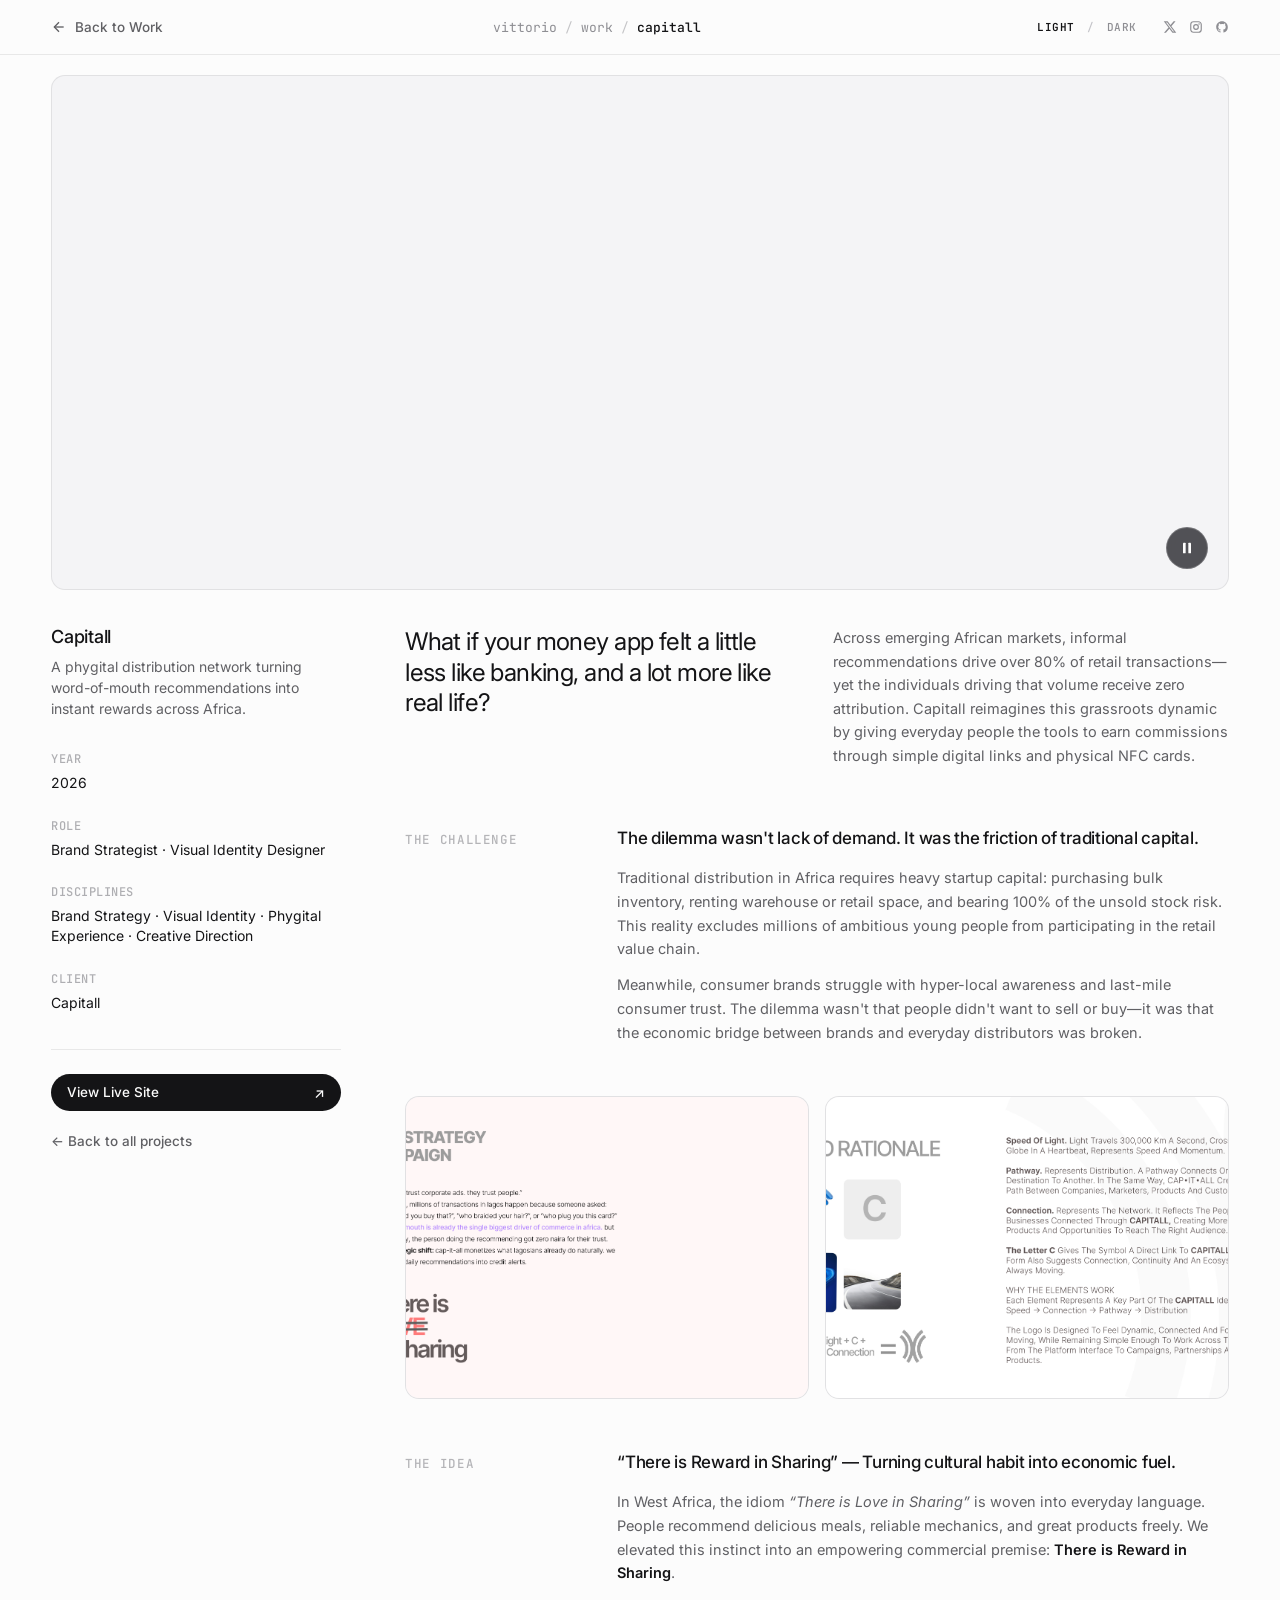
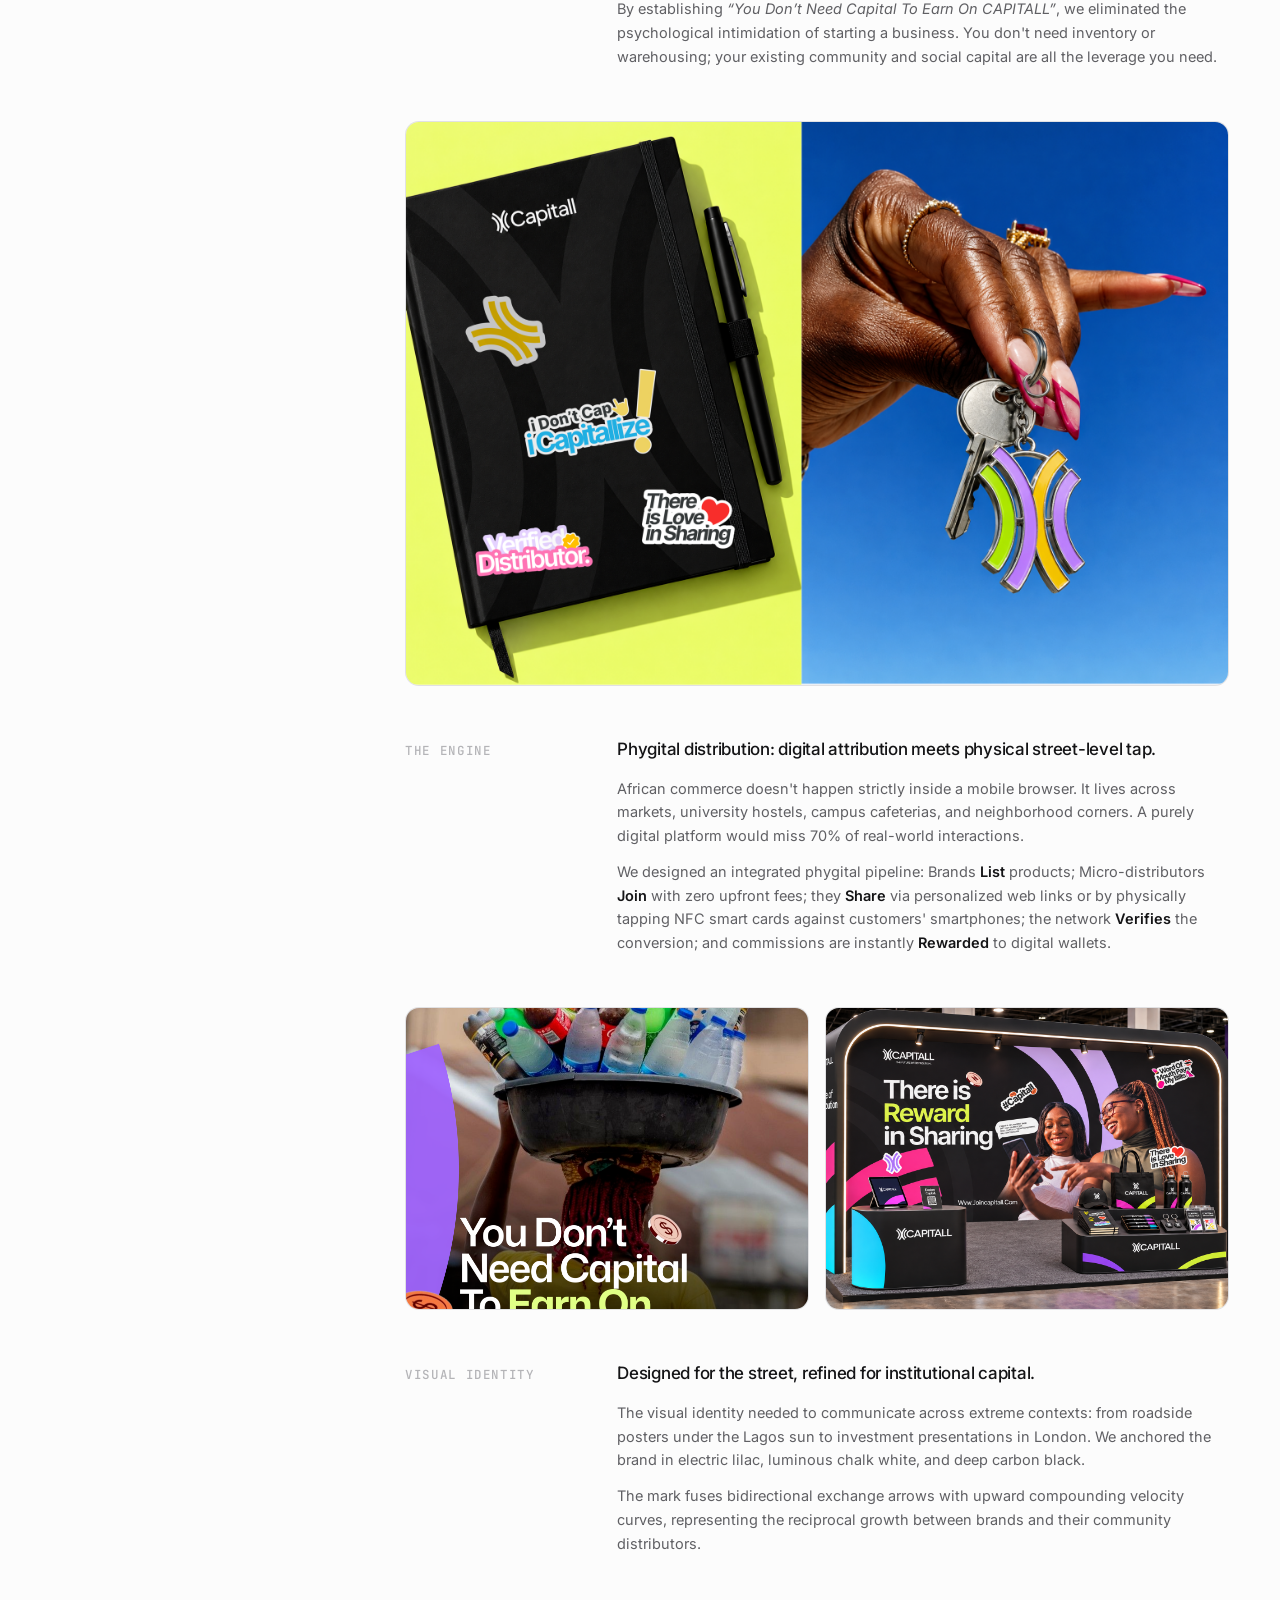
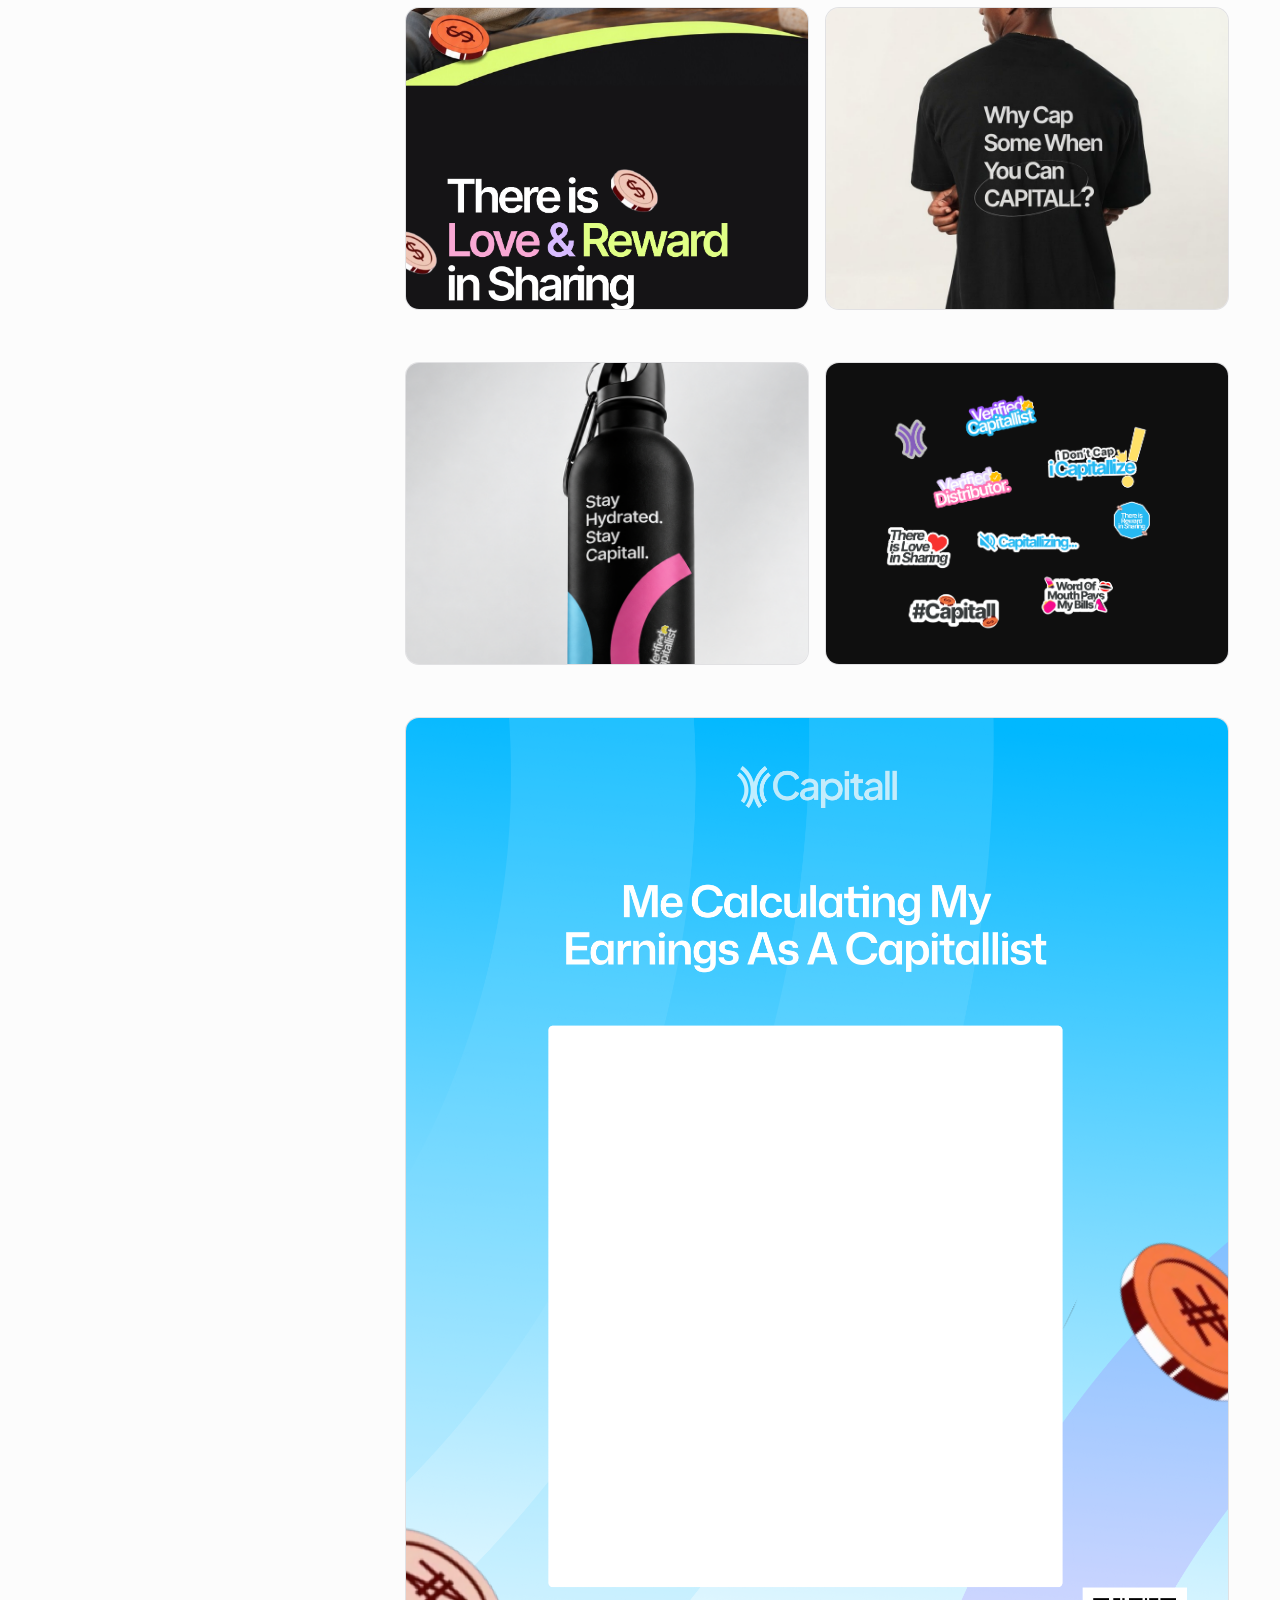
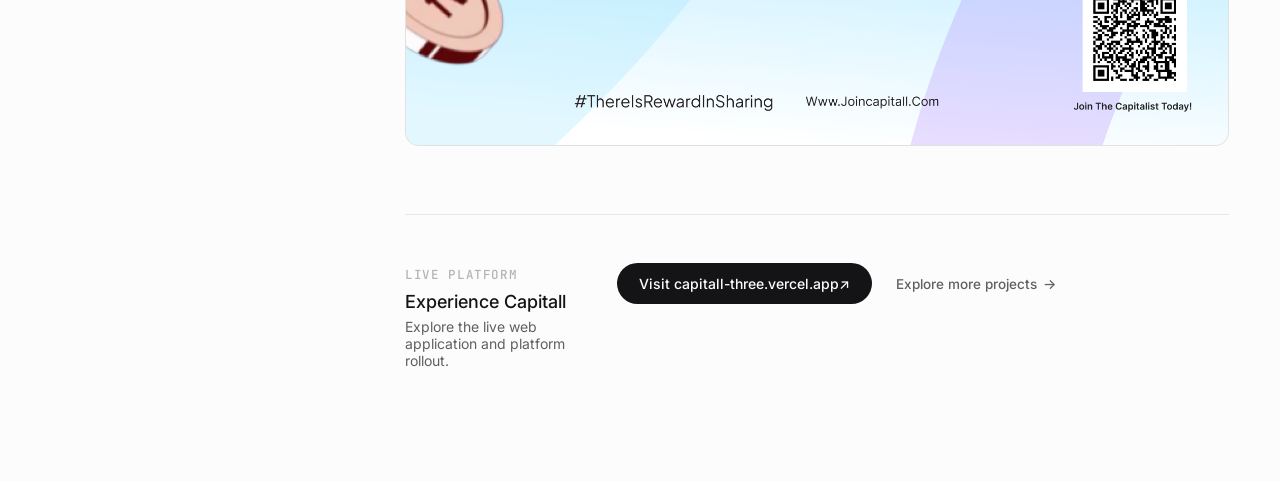
==== capitall.html @ 5db040b2 "feat(casestudy): redesign Capitall case study to neat, simple editorial layout inspired by ajanwachu" ====
<!DOCTYPE html>
<html lang="en">
<head>
  <meta charset="UTF-8">
  <meta name="viewport" content="width=device-width, initial-scale=1.0">
  <title>Capitall — Brand & Phygital Distribution Case Study | Vittorio</title>
  <meta name="description" content="Brand strategy, visual identity, and phygital distribution network turning word-of-mouth recommendations into instant rewards across Africa.">
  <link rel="icon" type="image/png" href="assets/flame.png">
  <link rel="preconnect" href="https://fonts.googleapis.com">
  <link rel="preconnect" href="https://fonts.gstatic.com" crossorigin>
  <link href="https://fonts.googleapis.com/css2?family=Inter:wght@300;400;500;600;700&family=JetBrains+Mono:wght@400;500;600&display=swap" rel="stylesheet">
  <link rel="stylesheet" href="style.css?v=52">
</head>
<body class="case-study-page-body" data-theme="light">

  <script>
    (function() {
      try {
        var saved = localStorage.getItem('vittorio_theme') || 'light';
        document.body.setAttribute('data-theme', saved);
      } catch (e) {}
    })();
  </script>

  <!-- Sticky Minimal Header -->
  <header class="cs-nav-header">
    <div class="cs-nav-container">
      <div class="cs-nav-left">
        <a href="index.html#works" class="cs-nav-back">
          <svg viewBox="0 0 24 24" width="16" height="16" fill="none" stroke="currentColor" stroke-width="2">
            <line x1="19" y1="12" x2="5" y2="12"></line>
            <polyline points="12 19 5 12 12 5"></polyline>
          </svg>
          <span>Back to Work</span>
        </a>
      </div>

      <nav class="cs-nav-center" aria-label="Breadcrumb">
        <a href="index.html#home" class="cs-crumb">vittorio</a>
        <span class="cs-crumb-sep">/</span>
        <a href="index.html#works" class="cs-crumb">work</a>
        <span class="cs-crumb-sep">/</span>
        <span class="cs-crumb current">capitall</span>
      </nav>

      <div class="cs-nav-right">
        <!-- Light / Dark Switch -->
        <div class="cs-theme-switcher" role="group" aria-label="Color theme">
          <button type="button" class="cs-theme-btn" id="cs-theme-light" data-choice="light">LIGHT</button>
          <span class="cs-theme-slash" aria-hidden="true">/</span>
          <button type="button" class="cs-theme-btn" id="cs-theme-dark" data-choice="dark">DARK</button>
        </div>

        <!-- Social Links -->
        <div class="cs-social-row">
          <a href="https://x.com" target="_blank" rel="noopener noreferrer" class="cs-social-icon" aria-label="X (Twitter)">
            <svg viewBox="0 0 24 24" width="14" height="14" fill="currentColor">
              <path d="M18.244 2.25h3.308l-7.227 8.26 8.502 11.24H16.17l-5.214-6.817L4.99 21.75H1.68l7.73-8.835L1.254 2.25H8.08l4.713 6.231zm-1.161 17.52h1.833L7.084 4.126H5.117z"/>
            </svg>
          </a>
          <a href="https://instagram.com" target="_blank" rel="noopener noreferrer" class="cs-social-icon" aria-label="Instagram">
            <svg viewBox="0 0 24 24" width="14" height="14" fill="currentColor">
              <path d="M7.8 2h8.4C19.4 2 22 4.6 22 7.8v8.4a5.8 5.8 0 0 1-5.8 5.8H7.8C4.6 22 2 19.4 2 16.2V7.8A5.8 5.8 0 0 1 7.8 2m-.2 2A3.6 3.6 0 0 0 4 7.6v8.8C4 18.39 5.61 20 7.6 20h8.8a3.6 3.6 0 0 0 3.6-3.6V7.6C20 5.61 18.39 4 16.4 4H7.6m9.65 1.5a1.25 1.25 0 0 1 1.25 1.25A1.25 1.25 0 0 1 17.25 8 1.25 1.25 0 0 1 16 6.75a1.25 1.25 0 0 1 1.25-1.25M12 7a5 5 0 0 1 5 5 5 5 0 0 1-5 5 5 5 0 0 1-5-5 5 5 0 0 1 5-5m0 2a3 3 0 0 0-3 3 3 3 0 0 0 3 3 3 3 0 0 0 3-3 3 3 0 0 0-3-3z"/>
            </svg>
          </a>
          <a href="https://github.com/affolabi/Workwithvittorio" target="_blank" rel="noopener noreferrer" class="cs-social-icon" aria-label="GitHub">
            <svg viewBox="0 0 24 24" width="14" height="14" fill="currentColor">
              <path d="M12 2C6.477 2 2 6.484 2 12.017c0 4.425 2.865 8.18 6.839 9.504.5.092.682-.217.682-.483 0-.237-.008-.868-.013-1.703-2.782.605-3.369-1.343-3.369-1.343-.454-1.158-1.11-1.466-1.11-1.466-.908-.62.069-.608.069-.608 1.003.07 1.53 1.032 1.53 1.032.892 1.53 2.341 1.088 2.91.832.092-.647.35-1.088.636-1.338-2.22-.253-4.555-1.113-4.555-4.951 0-1.093.39-1.988 1.029-2.688-.103-.253-.446-1.272.098-2.65 0 0 .84-.27 2.75 1.026A9.564 9.564 0 0 1 12 6.844c.85.004 1.705.115 2.504.337 1.909-1.296 2.747-1.027 2.747-1.027.546 1.379.202 2.398.1 2.651.64.7 1.028 1.595 1.028 2.688 0 3.848-2.339 4.695-4.566 4.943.359.309.678.92.678 1.855 0 1.338-.012 2.419-.012 2.747 0 .268.18.58.688.482A10.019 10.019 0 0 0 22 12.017C22 6.484 17.522 2 12 2z"/>
            </svg>
          </a>
        </div>
      </div>
    </div>
  </header>

  <!-- Hero Media: Full Width Wide Banner -->
  <section class="cs-hero" aria-label="Project Hero Media">
    <div class="cs-media cs-media--hero">
      <video id="cs-hero-video" autoplay muted loop playsinline preload="auto">
        <source src="assets/projects/capitall/thumbnail.mp4" type="video/mp4">
      </video>
      <button type="button" class="cs-video-toggle" id="cs-video-toggle-btn" aria-label="Pause Video" title="Play / Pause">
        <svg class="cs-icon-pause" viewBox="0 0 24 24" width="16" height="16" fill="currentColor">
          <rect x="6" y="4" width="4" height="16" rx="1"></rect>
          <rect x="14" y="4" width="4" height="16" rx="1"></rect>
        </svg>
        <svg class="cs-icon-play" viewBox="0 0 24 24" width="16" height="16" fill="currentColor" style="display:none;">
          <polygon points="6 4 20 12 6 20 6 4"></polygon>
        </svg>
      </button>
    </div>
  </section>

  <!-- 2-Column Main Case Study Layout -->
  <main class="cs-layout">

    <!-- Sticky Left Summary Column -->
    <aside class="cs-summary" aria-label="Project Summary">
      <div class="cs-summary-header">
        <h1 class="cs-summary-title">Capitall</h1>
        <p class="cs-summary-tagline">A phygital distribution network turning word-of-mouth recommendations into instant rewards across Africa.</p>
      </div>

      <dl class="cs-meta-dl">
        <div class="cs-meta-item">
          <dt>Year</dt>
          <dd>2026</dd>
        </div>
        <div class="cs-meta-item">
          <dt>Role</dt>
          <dd>Brand Strategist · Visual Identity Designer</dd>
        </div>
        <div class="cs-meta-item">
          <dt>Disciplines</dt>
          <dd>Brand Strategy · Visual Identity · Phygital Experience · Creative Direction</dd>
        </div>
        <div class="cs-meta-item">
          <dt>Client</dt>
          <dd>Capitall</dd>
        </div>
      </dl>

      <div class="cs-summary-actions">
        <a href="https://capitall-three.vercel.app" target="_blank" rel="noopener noreferrer" class="cs-action-btn primary">
          <span>View Live Site</span>
          <span class="cs-arrow">↗</span>
        </a>
        <a href="index.html#works" class="cs-action-btn secondary">
          <span>← Back to all projects</span>
        </a>
      </div>
    </aside>

    <!-- Right Flowing Editorial Story Column -->
    <article class="cs-content">

      <!-- Case Intro Hook -->
      <header class="cs-intro">
        <h2 class="cs-intro-heading">What if your money app felt a little less like banking, and a lot more like real life?</h2>
        <div class="cs-intro-text">
          <p>Across emerging African markets, informal recommendations drive over 80% of retail transactions—yet the individuals driving that volume receive zero attribution. Capitall reimagines this grassroots dynamic by giving everyday people the tools to earn commissions through simple digital links and physical NFC cards.</p>
        </div>
      </header>

      <!-- Section: The Challenge -->
      <section class="cs-section" id="challenge">
        <p class="cs-section-label">The Challenge</p>
        <div class="cs-section-copy">
          <h2 class="cs-section-heading">The dilemma wasn't lack of demand. It was the friction of traditional capital.</h2>
          <p>Traditional distribution in Africa requires heavy startup capital: purchasing bulk inventory, renting warehouse or retail space, and bearing 100% of the unsold stock risk. This reality excludes millions of ambitious young people from participating in the retail value chain.</p>
          <p>Meanwhile, consumer brands struggle with hyper-local awareness and last-mile consumer trust. The dilemma wasn't that people didn't want to sell or buy—it was that the economic bridge between brands and everyday distributors was broken.</p>
        </div>
      </section>

      <!-- Media Pair 1: Strategy + Logo Rationale -->
      <div class="cs-media-pair">
        <div class="cs-media cs-media--half">
          <img src="assets/projects/capitall/strategy.png" alt="Capitall Strategy Framework" loading="lazy">
        </div>
        <div class="cs-media cs-media--half">
          <img src="assets/projects/capitall/rationale.png" alt="Capitall Logo Geometry Rationale" loading="lazy">
        </div>
      </div>

      <!-- Section: The Idea -->
      <section class="cs-section" id="idea">
        <p class="cs-section-label">The Idea</p>
        <div class="cs-section-copy">
          <h2 class="cs-section-heading">“There is Reward in Sharing” — Turning cultural habit into economic fuel.</h2>
          <p>In West Africa, the idiom <em>“There is Love in Sharing”</em> is woven into everyday language. People recommend delicious meals, reliable mechanics, and great products freely. We elevated this instinct into an empowering commercial premise: <strong>There is Reward in Sharing</strong>.</p>
          <p>By establishing <em>“You Don’t Need Capital To Earn On CAPITALL”</em>, we eliminated the psychological intimidation of starting a business. You don't need inventory or warehousing; your existing community and social capital are all the leverage you need.</p>
        </div>
      </section>

      <!-- Full-Width Media: Mobile App Mockup -->
      <div class="cs-media cs-media--full">
        <img src="assets/projects/capitall/mockup.png" alt="Capitall Mobile Platform Experience" loading="lazy">
      </div>

      <!-- Section: The Mechanism -->
      <section class="cs-section" id="mechanism">
        <p class="cs-section-label">The Engine</p>
        <div class="cs-section-copy">
          <h2 class="cs-section-heading">Phygital distribution: digital attribution meets physical street-level tap.</h2>
          <p>African commerce doesn't happen strictly inside a mobile browser. It lives across markets, university hostels, campus cafeterias, and neighborhood corners. A purely digital platform would miss 70% of real-world interactions.</p>
          <p>We designed an integrated phygital pipeline: Brands <strong>List</strong> products; Micro-distributors <strong>Join</strong> with zero upfront fees; they <strong>Share</strong> via personalized web links or by physically tapping NFC smart cards against customers' smartphones; the network <strong>Verifies</strong> the conversion; and commissions are instantly <strong>Rewarded</strong> to digital wallets.</p>
        </div>
      </section>

      <!-- Media Pair 2: Hawker Poster + Pop-Up Booth -->
      <div class="cs-media-pair">
        <div class="cs-media cs-media--half">
          <img src="assets/projects/capitall/poster-hawker.png" alt="I Hawked So You Can Tap Poster" loading="lazy">
        </div>
        <div class="cs-media cs-media--half">
          <img src="assets/projects/capitall/booth.png" alt="Capitall Experiential Pop-up Booth" loading="lazy">
        </div>
      </div>

      <!-- Section: Visual Identity -->
      <section class="cs-section" id="identity">
        <p class="cs-section-label">Visual Identity</p>
        <div class="cs-section-copy">
          <h2 class="cs-section-heading">Designed for the street, refined for institutional capital.</h2>
          <p>The visual identity needed to communicate across extreme contexts: from roadside posters under the Lagos sun to investment presentations in London. We anchored the brand in electric lilac, luminous chalk white, and deep carbon black.</p>
          <p>The mark fuses bidirectional exchange arrows with upward compounding velocity curves, representing the reciprocal growth between brands and their community distributors.</p>
        </div>
      </section>

      <!-- Media Pair 3: Rollup Banner + Staff Merch -->
      <div class="cs-media-pair">
        <div class="cs-media cs-media--half">
          <img src="assets/projects/capitall/rollup.png" alt="Distributor 85x200cm Rollup Banner" loading="lazy">
        </div>
        <div class="cs-media cs-media--half">
          <img src="assets/projects/capitall/shirt.png" alt="Capitall Streetwear Staff Tees" loading="lazy">
        </div>
      </div>

      <!-- Media Pair 4: Water Bottle + Stickers -->
      <div class="cs-media-pair">
        <div class="cs-media cs-media--half">
          <img src="assets/projects/capitall/bottle.png" alt="Capitall Branded Water Bottle" loading="lazy">
        </div>
        <div class="cs-media cs-media--half">
          <img src="assets/projects/capitall/stickers.png" alt="Capitall Die-Cut Sticker Pack" loading="lazy">
        </div>
      </div>

      <!-- Full-Width Media: Viral Meme Campaign -->
      <div class="cs-media cs-media--full">
        <img src="assets/projects/capitall/meme.png" alt="Capitall Cultural Meme Engine" loading="lazy">
      </div>

      <!-- Case End / Live CTA -->
      <footer class="cs-end">
        <div class="cs-end-content">
          <div class="cs-end-left">
            <span class="cs-section-label">Live Platform</span>
            <h2 class="cs-end-heading">Experience Capitall</h2>
            <p class="cs-end-desc">Explore the live web application and platform rollout.</p>
          </div>
          <div class="cs-end-right">
            <a href="https://capitall-three.vercel.app" target="_blank" rel="noopener noreferrer" class="cs-action-btn primary large">
              <span>Visit capitall-three.vercel.app</span>
              <span class="cs-arrow">↗</span>
            </a>
            <a href="index.html#works" class="cs-action-btn secondary">
              <span>Explore more projects</span>
              <span class="cs-arrow">→</span>
            </a>
          </div>
        </div>
      </footer>

    </article>
  </main>

  <script>
    // Theme Switcher Sync with Vittorio's Portfolio
    const lightBtn = document.getElementById('cs-theme-light');
    const darkBtn = document.getElementById('cs-theme-dark');

    function updateThemeButtons(theme) {
      if (theme === 'dark') {
        darkBtn.classList.add('active');
        lightBtn.classList.remove('active');
      } else {
        lightBtn.classList.add('active');
        darkBtn.classList.remove('active');
      }
    }

    function setTheme(theme) {
      document.body.setAttribute('data-theme', theme);
      try {
        localStorage.setItem('vittorio_theme', theme);
      } catch(e) {}
      updateThemeButtons(theme);
    }

    const currentTheme = document.body.getAttribute('data-theme') || 'light';
    updateThemeButtons(currentTheme);

    if (lightBtn) lightBtn.addEventListener('click', () => setTheme('light'));
    if (darkBtn) darkBtn.addEventListener('click', () => setTheme('dark'));

    // Video Play / Pause Toggle
    const heroVideo = document.getElementById('cs-hero-video');
    const videoToggleBtn = document.getElementById('cs-video-toggle-btn');
    const playIcon = videoToggleBtn ? videoToggleBtn.querySelector('.cs-icon-play') : null;
    const pauseIcon = videoToggleBtn ? videoToggleBtn.querySelector('.cs-icon-pause') : null;

    if (videoToggleBtn && heroVideo) {
      videoToggleBtn.addEventListener('click', () => {
        if (heroVideo.paused) {
          heroVideo.play();
          if (playIcon) playIcon.style.display = 'none';
          if (pauseIcon) pauseIcon.style.display = 'block';
          videoToggleBtn.setAttribute('aria-label', 'Pause Video');
        } else {
          heroVideo.pause();
          if (playIcon) playIcon.style.display = 'block';
          if (pauseIcon) pauseIcon.style.display = 'none';
          videoToggleBtn.setAttribute('aria-label', 'Play Video');
        }
      });
    }
  </script>
</body>
</html>
---- style.css ----
/* ==========================================================================
   Vittorio's Portfolio — Exact 1:1 Implementation of Hero Sectio.png
   ========================================================================== */

:root {
  --bg-canvas: #FCFCFC;
  --bg-dock: #F1F1F1;

  --text-primary: #141416;
  --text-body: #606064;
  --text-highlight: #1D1D1F;
  --text-code: #444446;
  --text-muted: #8E8E93;
  --text-dimmed: #C4C4C9;

  --accent-orange: #FF5520;
  --border-light: rgba(0, 0, 0, 0.08);

  --font-sans: 'Inter', -apple-system, BlinkMacSystemFont, "SF Pro Display", "SF Pro Text", system-ui, sans-serif;
  --font-mono: 'JetBrains Mono', ui-monospace, SFMono-Regular, "SF Mono", Menlo, Consolas, monospace;

  --transition-bounce: 0.4s cubic-bezier(0.34, 1.56, 0.64, 1);
}

/* Dark Mode Theme */
[data-theme="dark"] {
  --bg-canvas: #0B0C0E;
  --bg-dock: #17181E;

  --text-primary: #F7F7FA;
  --text-body: #A6A7B4;
  --text-highlight: #FFFFFF;
  --text-code: #8E8F9C;
  --text-muted: #848593;
  --text-dimmed: #4E4F5A;

  --border-light: rgba(255, 255, 255, 0.1);
}

/* Base Reset */
*, *::before, *::after {
  box-sizing: border-box;
  margin: 0;
  padding: 0;
}

html, body {
  min-height: 100%;
}

body {
  font-family: var(--font-sans);
  background-color: var(--bg-canvas);
  color: var(--text-primary);
  overflow-x: hidden;
  display: flex;
  flex-direction: column;
  transition: background-color 0.35s ease, color 0.35s ease;
  -webkit-font-smoothing: antialiased;
  -moz-osx-font-smoothing: grayscale;
}

/* ==========================================================================
   Site Header & Fixed Monospace Navigation
   ========================================================================== */
.site-header {
  position: fixed;
  top: 0;
  left: 0;
  right: 0;
  width: 100%;
  padding: 28px 90px 18px;
  z-index: 1000;
  background-color: rgba(252, 252, 252, 0.82);
  backdrop-filter: blur(14px);
  -webkit-backdrop-filter: blur(14px);
  transition: background-color 0.35s ease, box-shadow 0.35s ease;
  animation: navHeaderReveal 0.68s cubic-bezier(0.22, 1, 0.36, 1) 0.72s backwards;
}

[data-theme="dark"] .site-header {
  background-color: rgba(11, 12, 14, 0.82);
}

.header-container {
  max-width: 1740px;
  margin: 0 auto;
  display: grid;
  grid-template-columns: 1fr auto 1fr;
  align-items: center;
}

.nav-links {
  display: flex;
  align-items: center;
  justify-content: center;
  gap: 30px;
}

.nav-item {
  font-family: var(--font-mono);
  text-decoration: none;
  font-size: 13px;
  font-weight: 400;
  color: var(--text-muted);
  letter-spacing: -0.02em;
  transition: color 0.2s ease;
  display: inline-flex;
  align-items: center;
  gap: 4px;
}

.nav-item:hover {
  color: var(--text-primary);
}

.nav-item.active {
  color: var(--text-primary);
  font-weight: 700;
}

.nav-locked .lock-icon {
  display: inline-flex;
  align-items: center;
  opacity: 0.75;
}

.nav-divider {
  color: var(--text-dimmed);
  user-select: none;
  font-size: 13px;
  margin: 0 -6px;
}

/* Header Controls */
.icon-btn {
  background: none;
  border: none;
  cursor: pointer;
  color: var(--text-body);
  padding: 4px;
  border-radius: 6px;
  display: inline-flex;
  align-items: center;
  justify-content: center;
  transition: color 0.2s, transform 0.2s;
}

.icon-btn:hover {
  color: var(--text-primary);
  transform: scale(1.08);
}

.theme-toggle .moon-icon {
  display: none;
}

[data-theme="dark"] .theme-toggle .sun-icon {
  display: none;
}

[data-theme="dark"] .theme-toggle .moon-icon {
  display: block;
}

/* Ambient Audio Button */
.audio-toggle {
  position: relative;
  gap: 4px;
}

.audio-soundwave {
  display: none;
  align-items: flex-end;
  gap: 2px;
  height: 10px;
  margin-left: 2px;
}

.audio-toggle.playing .audio-soundwave {
  display: inline-flex;
}

.audio-soundwave span {
  width: 2px;
  height: 3px;
  background-color: var(--accent-orange);
  border-radius: 1px;
}

.audio-toggle.playing .audio-soundwave span:nth-child(1) {
  animation: wave 0.7s infinite ease-in-out alternate;
}
.audio-toggle.playing .audio-soundwave span:nth-child(2) {
  animation: wave 0.7s 0.2s infinite ease-in-out alternate;
}
.audio-toggle.playing .audio-soundwave span:nth-child(3) {
  animation: wave 0.7s 0.4s infinite ease-in-out alternate;
}

@keyframes wave {
  0% { height: 3px; }
  100% { height: 10px; }
}

/* Social Links */
.social-links {
  display: flex;
  align-items: center;
  justify-content: flex-end;
  gap: 16px;
}

.social-icon {
  color: var(--text-primary);
  display: flex;
  align-items: center;
  justify-content: center;
  transition: transform 0.2s ease, opacity 0.2s ease;
}

.social-icon:hover {
  transform: translateY(-2px);
  opacity: 0.7;
}

/* ==========================================================================
   Hero Section Layout
   ========================================================================== */
.hero-only-wrapper {
  flex: 1;
  display: flex;
  flex-direction: column;
  align-items: center;
  width: 100%;
  padding: 132px 24px 36px;
}

.hero-section {
  width: 100%;
  max-width: 1200px;
  margin: 0 auto;
}

.hero-stage {
  display: flex;
  flex-direction: column;
  align-items: center;
}

/* ==========================================================================
   Hero Intro Choreographed Landing & Reveal Keyframes
   ========================================================================== */
@keyframes heroCardLand {
  0% {
    opacity: 0;
    transform: translateY(-76px) scale(1.42) rotate(-7deg);
    box-shadow: 0 54px 90px rgba(0, 0, 0, 0.28);
  }
  62% {
    opacity: 1;
    transform: translateY(5px) scale(0.95) rotate(1.2deg);
    box-shadow: 0 6px 16px rgba(0, 0, 0, 0.08);
  }
  82% {
    opacity: 1;
    transform: translateY(-2px) scale(1.02) rotate(-0.4deg);
  }
  100% {
    opacity: 1;
    transform: translateY(0) scale(1) rotate(0deg);
  }
}

@keyframes stickerSlapRight {
  0% {
    opacity: 0;
    transform: translate(18px, -22px) scale(0.2) rotate(32deg);
  }
  70% {
    opacity: 1;
    transform: translate(-2px, 2px) scale(1.12) rotate(-6deg);
  }
  100% {
    opacity: 1;
    transform: translate(0, 0) scale(1) rotate(0deg);
  }
}

@keyframes stickerSlapLeft {
  0% {
    opacity: 0;
    transform: translate(-18px, 20px) scale(0.2) rotate(-32deg);
  }
  70% {
    opacity: 1;
    transform: translate(2px, -2px) scale(1.12) rotate(6deg);
  }
  100% {
    opacity: 1;
    transform: translate(0, 0) scale(1) rotate(0deg);
  }
}

@keyframes speechPillPop {
  0% {
    opacity: 0;
    transform: translateY(16px) scale(0.45) rotate(14deg);
  }
  72% {
    opacity: 1;
    transform: translateY(-2px) scale(1.06) rotate(2deg);
  }
  100% {
    opacity: 1;
    transform: translateY(0) scale(1) rotate(4deg);
  }
}

@keyframes heroRevealUp {
  0% {
    opacity: 0;
    transform: translateY(18px);
    filter: blur(6px);
  }
  100% {
    opacity: 1;
    transform: translateY(0);
    filter: blur(0);
  }
}

@keyframes dockBarRise {
  0% {
    opacity: 0;
    transform: translateY(28px) scale(0.95);
    filter: blur(4px);
  }
  100% {
    opacity: 1;
    transform: translateY(0) scale(1);
    filter: blur(0);
  }
}

@keyframes navHeaderReveal {
  0% {
    opacity: 0;
    transform: translateY(-18px);
  }
  100% {
    opacity: 1;
    transform: translateY(0);
  }
}

/* ==========================================================================
   Avatar Squircle, Speech Pill & Pinned Stickers
   ========================================================================== */
.avatar-centerpiece {
  display: flex;
  flex-direction: column;
  align-items: center;
}

.speech-pill {
  position: relative;
  background: #FFFFFF;
  padding: 6px 18px;
  border-radius: 999px;
  font-size: 11px;
  font-weight: 400;
  color: var(--text-muted);
  box-shadow: 0 6px 20px rgba(0, 0, 0, 0.04);
  margin-bottom: 14px;
  transform: rotate(4deg);
  transition: transform 0.3s var(--transition-bounce), box-shadow 0.25s ease, background-color 0.25s ease;
  cursor: pointer;
  user-select: none;
  white-space: nowrap;
  animation: speechPillPop 0.58s cubic-bezier(0.34, 1.56, 0.64, 1) 0.58s backwards;
}

.speech-pill:hover {
  transform: rotate(2deg) scale(1.06);
  box-shadow: 0 8px 24px rgba(0, 0, 0, 0.07);
}

.speech-pill:active {
  transform: rotate(4deg) scale(0.96);
}

.speech-pill span {
  display: inline-block;
  transition: opacity 0.22s ease, transform 0.22s cubic-bezier(0.34, 1.56, 0.64, 1);
}

.speech-pill.switching span {
  opacity: 0;
  transform: translateY(4px) scale(0.95);
}

[data-theme="dark"] .speech-pill {
  background: #1E2028;
  color: #ECEDF2;
  box-shadow: 0 8px 24px rgba(0, 0, 0, 0.5), 0 0 0 1px rgba(255, 255, 255, 0.09);
}

.speech-pill::after {
  content: "";
  position: absolute;
  bottom: -4px;
  right: 18px;
  width: 8px;
  height: 8px;
  background: inherit;
  transform: rotate(45deg);
}

.avatar-card-wrapper {
  position: relative;
  width: 132px;
  height: 132px;
}

.avatar-squircle {
  width: 100%;
  height: 100%;
  border-radius: 30px;
  overflow: hidden;
  cursor: pointer;
  transition: transform 0.3s var(--transition-bounce), box-shadow 0.3s ease;
  animation: heroCardLand 0.82s cubic-bezier(0.22, 1, 0.36, 1) 0.06s backwards;
}

[data-theme="dark"] .avatar-squircle {
  box-shadow: 0 0 0 1px rgba(255, 255, 255, 0.12), 0 14px 32px rgba(0, 0, 0, 0.55);
}

.avatar-squircle:hover {
  transform: scale(1.02);
}

.avatar-image {
  width: 100%;
  height: 100%;
  object-fit: cover;
  display: block;
  filter: grayscale(100%) contrast(1.04);
}

[data-theme="dark"] .avatar-image {
  filter: grayscale(100%) contrast(1.08) brightness(1.04);
}

/* Pinned Stickers on Avatar Corners */
.sticker-badge {
  position: absolute;
  z-index: 5;
  cursor: grab;
  user-select: none;
  transition: transform 0.25s var(--transition-bounce);
}

.sticker-badge:hover {
  transform: scale(1.12) rotate(5deg);
}

.sticker-badge:active {
  cursor: grabbing;
}

.sticker-badge img {
  width: 100%;
  height: auto;
  display: block;
  pointer-events: none;
  filter:
    drop-shadow(1.8px 0 0 #FFFFFF)
    drop-shadow(-1.8px 0 0 #FFFFFF)
    drop-shadow(0 1.8px 0 #FFFFFF)
    drop-shadow(0 -1.8px 0 #FFFFFF)
    drop-shadow(0 4px 8px rgba(0, 0, 0, 0.1));
}

.badge-heart {
  width: 35px;
  top: 32px;
  right: -13px;
  animation: stickerSlapRight 0.56s cubic-bezier(0.34, 1.56, 0.64, 1) 0.46s backwards;
}

.badge-flame {
  width: 33px;
  bottom: 10px;
  left: -16px;
  animation: stickerSlapLeft 0.56s cubic-bezier(0.34, 1.56, 0.64, 1) 0.53s backwards;
}

/* Code Snippet Bio Below Avatar (16px gap) */
.code-snippet-bio {
  margin-top: 16px;
  text-align: center;
  font-family: var(--font-sans);
  font-size: 13.5px;
  font-weight: 400;
  color: #7A7A80;
  line-height: 16.5px;
  letter-spacing: -0.025em;
  animation: heroRevealUp 0.6s cubic-bezier(0.22, 1, 0.36, 1) 0.56s backwards;
}

[data-theme="dark"] .code-snippet-bio {
  color: #9092A0;
}

.pronoun-muted {
  color: #A0A0A8;
}

[data-theme="dark"] .pronoun-muted {
  color: #646674;
}

/* ==========================================================================
   Editorial Bio Paragraph
   ========================================================================== */
.bio-editorial {
  margin-top: 78px;
  width: fit-content;
  max-width: 1122px;
}

.bio-paragraph {
  font-family: var(--font-sans);
  font-size: clamp(17px, 1.406vw, 27px);
  font-weight: 300;
  color: var(--text-body);
  line-height: 1.388;
  letter-spacing: -0.032em;
  text-align: left;
}

.bio-line {
  display: block;
  white-space: nowrap;
  animation: heroRevealUp 0.65s cubic-bezier(0.22, 1, 0.36, 1) backwards;
}

.bio-line:nth-child(1) { animation-delay: 0.66s; }
.bio-line:nth-child(2) { animation-delay: 0.73s; }
.bio-line:nth-child(3) { animation-delay: 0.80s; }
.bio-line:nth-child(4) { animation-delay: 0.87s; }
.bio-line:nth-child(5) { animation-delay: 0.94s; }
.bio-line:nth-child(6) { animation-delay: 1.01s; }

.skill-underline {
  color: #1D1D1F;
  font-weight: 400;
  text-decoration: underline;
  text-underline-offset: 5px;
  text-decoration-thickness: 1.5px;
  text-decoration-color: rgba(29, 29, 31, 0.72);
}

[data-theme="dark"] .skill-underline {
  color: #FFFFFF;
  text-decoration-color: rgba(255, 255, 255, 0.85);
}

/* ==========================================================================
   Bottom Row: macOS Dock + Email Link
   ========================================================================== */
.dock-bar-row {
  margin-top: 92px;
  display: flex;
  align-items: center;
  justify-content: center;
  gap: 33px;
  animation: dockBarRise 0.72s cubic-bezier(0.22, 1, 0.36, 1) 1.04s backwards;
}

.mac-dock {
  display: flex;
  align-items: center;
  gap: 7px;
  padding: 14px 16px;
  background: var(--bg-dock);
  border-radius: 26px;
  position: relative;
  transition: background-color 0.35s ease, box-shadow 0.35s ease;
}

[data-theme="dark"] .mac-dock {
  background: #17181F;
  box-shadow:
    0 20px 44px rgba(0, 0, 0, 0.55),
    0 0 0 1px rgba(255, 255, 255, 0.08),
    inset 0 1px 0 rgba(255, 255, 255, 0.05);
}

.dock-item {
  position: relative;
  display: flex;
  align-items: center;
  justify-content: center;
  cursor: pointer;
  transition: margin 0.14s cubic-bezier(0.22, 1, 0.36, 1);
}

.dock-icon {
  width: 58px;
  height: 58px;
  border-radius: 13px;
  object-fit: contain;
  pointer-events: none;
  display: block;
  transform-origin: bottom center;
  transition: transform 0.14s cubic-bezier(0.22, 1, 0.36, 1), box-shadow 0.2s ease;
  will-change: transform;
}

[data-theme="dark"] .dock-icon {
  box-shadow: 0 4px 12px rgba(0, 0, 0, 0.4), 0 0 0 1px rgba(255, 255, 255, 0.08);
}

.dock-item.clicked .dock-icon {
  animation: dockPop 0.38s cubic-bezier(0.34, 1.56, 0.64, 1);
}

@keyframes dockPop {
  0% { transform: translateY(-6px) scale(1.12); }
  45% { transform: translateY(-18px) scale(1.28); }
  100% { transform: translateY(-6px) scale(1.22); }
}

.dock-separator {
  width: 1px;
  height: 44px;
  background-color: rgba(0, 0, 0, 0.12);
  margin: 0 9px;
  flex-shrink: 0;
}

[data-theme="dark"] .dock-separator {
  background-color: rgba(255, 255, 255, 0.16);
}

/* Tooltip on Dock hover */
.dock-tooltip {
  position: absolute;
  top: -46px;
  left: 50%;
  transform: translateX(-50%) translateY(4px);
  background: rgba(20, 20, 22, 0.92);
  color: #FFFFFF;
  padding: 5px 10px;
  border-radius: 7px;
  font-size: 11px;
  font-weight: 500;
  white-space: nowrap;
  pointer-events: none;
  opacity: 0;
  transition: opacity 0.15s ease, transform 0.15s ease;
  z-index: 20;
}

[data-theme="dark"] .dock-tooltip {
  background: #F4F4F7;
  color: #111215;
  box-shadow: 0 6px 18px rgba(0, 0, 0, 0.45);
}

.dock-item:hover .dock-tooltip {
  opacity: 1;
  transform: translateX(-50%) translateY(0);
}

/* Email Link next to Dock */
.email-cta-link {
  display: inline-flex;
  align-items: center;
  gap: 8px;
  color: var(--text-body);
  text-decoration: none;
  font-size: 15px;
  font-weight: 400;
  letter-spacing: -0.02em;
  transition: color 0.2s ease;
}

[data-theme="dark"] .email-cta-link {
  color: #C4C5D2;
}

.email-cta-link .email-text {
  text-decoration: underline;
  text-underline-offset: 3px;
  text-decoration-color: rgba(96, 96, 100, 0.65);
}

[data-theme="dark"] .email-cta-link .email-text {
  text-decoration-color: rgba(196, 197, 210, 0.55);
}

.email-cta-link:hover {
  color: var(--text-primary);
}

.email-cta-link:hover .email-text {
  text-decoration-color: var(--text-primary);
}

.email-arrow {
  transition: transform 0.2s ease;
  opacity: 0.85;
}

.email-cta-link:hover .email-arrow {
  transform: translateX(3px);
  opacity: 1;
}

/* ==========================================================================
   Body Section — Exact 1:1 Implementation of BODY.png
   ========================================================================== */
.portfolio-body-section {
  width: 100%;
  margin-top: clamp(110px, 9.11vw, 175px);
  padding-bottom: clamp(180px, 14vw, 280px);
  display: flex;
  flex-direction: column;
  align-items: center;
  animation: heroRevealUp 0.78s cubic-bezier(0.22, 1, 0.36, 1) 1.15s backwards;
}

/* Upper Container — Balanced width with comfortable left/right breathing space */
.body-inner-featured {
  width: min(1760px, 91vw);
  margin: 0 auto;
}

/* 1. Intro Paragraph + Pink Heart Sticker */
.body-intro-row {
  position: relative;
  display: flex;
  align-items: flex-start;
  justify-content: space-between;
  width: 100%;
}

.body-intro-text {
  font-family: var(--font-sans);
  font-size: clamp(18px, 1.52vw, 29px);
  font-weight: 300;
  color: #78787E;
  line-height: 1.34;
  letter-spacing: -0.03em;
  max-width: 920px;
}

[data-theme="dark"] .body-intro-text {
  color: #9294A2;
}

.body-intro-line {
  display: block;
  white-space: nowrap;
}

.body-heart-sticker {
  width: clamp(82px, 6.77vw, 130px);
  margin-top: clamp(18px, 1.66vw, 32px);
  margin-right: clamp(32px, 4.48vw, 86px);
  flex-shrink: 0;
  transform: rotate(7deg);
  user-select: none;
  pointer-events: none;
}

.body-heart-sticker img {
  width: 100%;
  height: auto;
  display: block;
  filter:
    drop-shadow(3.5px 0 0 #FFFFFF)
    drop-shadow(-3.5px 0 0 #FFFFFF)
    drop-shadow(0 3.5px 0 #FFFFFF)
    drop-shadow(0 -3.5px 0 #FFFFFF)
    drop-shadow(0 10px 22px rgba(0, 0, 0, 0.08));
}

/* 2. Category Filter Tabs (y = 550..576, 141px below Intro) */
.body-filter-tabs {
  margin-top: clamp(84px, 7.34vw, 141px);
  display: flex;
  align-items: baseline;
  gap: clamp(24px, 2.34vw, 45px);
  flex-wrap: wrap;
}

.filter-tab {
  font-family: var(--font-sans);
  font-size: clamp(15px, 1.04vw, 20px);
  font-weight: 400;
  color: #A1A1A1;
  letter-spacing: -0.025em;
  cursor: pointer;
  user-select: none;
}

.filter-tab.active {
  color: #000000;
  font-weight: 600;
}

.filter-tab.filter-tab-motion {
  color: #797979;
}

.filter-tab sup {
  font-size: clamp(9px, 0.625vw, 12px);
  font-weight: 500;
  color: #5F5F5F;
  margin-left: 2px;
  vertical-align: super;
}

[data-theme="dark"] .filter-tab {
  color: #6B6C78;
}

[data-theme="dark"] .filter-tab.active {
  color: #FFFFFF;
}

[data-theme="dark"] .filter-tab.filter-tab-motion {
  color: #8E909E;
}

[data-theme="dark"] .filter-tab sup {
  color: #9A9BA8;
}

/* 3. Featured 2-Column Staggered Cards */
.featured-staggered-grid {
  margin-top: clamp(40px, 3.2vw, 56px);
  display: grid;
  grid-template-columns: repeat(2, 1fr);
  column-gap: clamp(10px, 0.85vw, 14px);
  align-items: start;
  width: 100%;
}

.featured-col {
  display: flex;
  flex-direction: column;
  width: 100%;
}

.featured-col-left {
  width: 100%;
}

.featured-col-right {
  width: 100%;
}

/* Card 1: Top-Left */
.featured-tl {
  margin-top: 0;
  margin-left: 0;
  width: 100%;
}

.rect-tl,
.rect-b2l {
  width: 100%;
  aspect-ratio: 748 / 671;
  background-color: #C4C4C4;
  border-radius: 10px;
}

/* Card 2 & Card 3 (Left Column) */
.featured-bl,
.featured-b2l {
  margin-top: clamp(16px, 1.25vw, 22px);
  width: 100%;
}

.rect-bl {
  position: relative;
  width: 100%;
  aspect-ratio: 775 / 837;
  background-color: #D9D9D9;
  border-radius: 10px;
}

.rect-bl-number {
  position: absolute;
  right: clamp(14px, 1.09vw, 21px);
  top: 54.8%;
  font-family: var(--font-sans);
  font-size: clamp(14px, 1.04vw, 20px);
  font-weight: 400;
  color: #575757;
  line-height: 1;
  user-select: none;
}

/* Card 4: Top-Right */
.featured-tr {
  width: 100%;
}

.rect-tr,
.rect-b2r {
  width: 100%;
  aspect-ratio: 775 / 837;
  background-color: #D9D9D9;
  border-radius: 10px;
}

.rect-b2r {
  background-color: #C4C4C4;
}

/* Card 5 & Card 6 (Right Column) */
.featured-br,
.featured-b2r {
  margin-top: clamp(16px, 1.25vw, 22px);
  width: 100%;
}

.rect-br {
  width: 100%;
  aspect-ratio: 748 / 671;
  background-color: #D9D9D9;
  border-radius: 10px;
}

[data-theme="dark"] .rect-tl,
[data-theme="dark"] .rect-b2l,
[data-theme="dark"] .rect-b2r {
  background-color: #23252E;
}

[data-theme="dark"] .rect-tr,
[data-theme="dark"] .rect-bl,
[data-theme="dark"] .rect-br {
  background-color: #1A1C23;
}

[data-theme="dark"] .rect-bl-number {
  color: #8E909E;
}

/* Featured Links Row Below Cards */
.featured-links {
  display: flex;
  align-items: center;
  gap: clamp(20px, 2vw, 36px);
  margin-top: clamp(12px, 0.95vw, 16px);
  padding-left: 4px;
}

.featured-link {
  display: inline-flex;
  align-items: center;
  gap: clamp(14px, 1.4vw, 24px);
  font-family: var(--font-sans);
  font-size: clamp(14px, 0.95vw, 17px);
  font-weight: 400;
  color: #555555;
  text-decoration: none;
  letter-spacing: -0.02em;
}

.featured-link:hover {
  color: var(--text-primary);
}

[data-theme="dark"] .featured-link {
  color: #A6A7B4;
}

[data-theme="dark"] .featured-link:hover {
  color: #FFFFFF;
}

.featured-arrow {
  font-size: clamp(15px, 1.05vw, 19px);
  line-height: 1;
}

.featured-divider {
  width: 1px;
  height: clamp(18px, 1.3vw, 24px);
  background-color: #DADADA;
  flex-shrink: 0;
}

[data-theme="dark"] .featured-divider {
  background-color: rgba(255, 255, 255, 0.14);
}

/* 4. Two Identical 3-Column Project Grid Rows — Balanced width with breathing space */
.body-inner-grid {
  width: min(1760px, 91vw);
  margin: clamp(64px, 5.5vw, 96px) auto 0;
}

.project-three-grid {
  display: grid;
  grid-template-columns: repeat(3, 1fr);
  column-gap: clamp(12px, 1.1vw, 18px);
  align-items: start;
}

.project-three-grid-row2 {
  margin-top: clamp(48px, 4.2vw, 72px);
}

.grid-project-card {
  display: flex;
  flex-direction: column;
}

.grid-project-thumb {
  width: 100%;
  aspect-ratio: 504 / 412;
  background-color: #F6F6F6;
  border-radius: 0;
}

.grid-project-thumb.thumb-col2 {
  aspect-ratio: 504 / 422;
}

.grid-project-thumb.thumb-col3 {
  aspect-ratio: 504 / 408;
}

[data-theme="dark"] .grid-project-thumb {
  background-color: #16181F;
}

.grid-project-head {
  margin-top: clamp(20px, 1.56vw, 30px);
  display: flex;
  align-items: baseline;
  justify-content: space-between;
  padding-right: 8.5%;
}

.grid-project-head.head-col2,
.grid-project-head.head-col3 {
  padding-right: 0;
}

.grid-project-title {
  font-family: var(--font-sans);
  font-size: clamp(16px, 1.04vw, 20px);
  font-weight: 400;
  color: #000000;
  letter-spacing: -0.02em;
}

[data-theme="dark"] .grid-project-title {
  color: #F5F5F7;
}

.grid-project-year {
  font-family: var(--font-sans);
  font-size: clamp(16px, 1.04vw, 20px);
  font-weight: 400;
  color: #A3A3A3;
  letter-spacing: -0.02em;
}

[data-theme="dark"] .grid-project-year {
  color: #6E707E;
}

.grid-project-desc {
  margin-top: clamp(16px, 1.3vw, 25px);
  font-family: var(--font-sans);
  font-size: clamp(14px, 0.99vw, 19px);
  font-weight: 400;
  color: #464646;
  line-height: 1.315;
  letter-spacing: -0.02em;
}

.grid-project-desc.desc-col2 {
  margin-top: clamp(14px, 1.09vw, 21px);
  color: #4A4A4A;
}

[data-theme="dark"] .grid-project-desc,
[data-theme="dark"] .grid-project-desc.desc-col2 {
  color: #A0A2B0;
}

.desc-line {
  display: block;
}

.grid-project-links {
  margin-top: clamp(18px, 1.46vw, 28px);
  display: flex;
  align-items: center;
  gap: clamp(12px, 0.94vw, 18px);
}

.grid-link {
  display: inline-flex;
  align-items: center;
  gap: 8px;
  font-family: var(--font-sans);
  font-size: clamp(13px, 0.83vw, 16px);
  font-weight: 400;
  text-decoration: none;
  letter-spacing: -0.02em;
}

.grid-link-active {
  color: #575757;
  gap: 14px;
}

.grid-link-active:hover {
  color: var(--text-primary);
}

.grid-link-locked {
  color: #959595;
}

.grid-lock-icon {
  opacity: 0.85;
  flex-shrink: 0;
}

.grid-link-sep {
  width: 1px;
  height: 16px;
  background-color: #DCDCDC;
}

.grid-link-live {
  color: #353535;
  gap: 6px;
}

.grid-link-live:hover {
  color: var(--text-primary);
}

[data-theme="dark"] .grid-link-active,
[data-theme="dark"] .grid-link-live {
  color: #B4B6C4;
}

[data-theme="dark"] .grid-link-locked {
  color: #686A78;
}

[data-theme="dark"] .grid-link-sep {
  background-color: rgba(255, 255, 255, 0.14);
}

/* ==========================================================================
   5. Video Projects Section (Home Section — Playground / Motion Reference)
   ========================================================================== */
.body-inner-videos {
  width: min(1760px, 91vw);
  margin: clamp(96px, 8.5vw, 152px) auto 0;
  padding-top: clamp(32px, 2.8vw, 48px);
  border-top: 1px solid rgba(0, 0, 0, 0.06);
}

[data-theme="dark"] .body-inner-videos {
  border-top-color: rgba(255, 255, 255, 0.08);
}

.video-section-header {
  display: flex;
  flex-direction: column;
  gap: 10px;
  max-width: 310px;
  margin-bottom: clamp(28px, 2.5vw, 42px);
}

.video-section-badge {
  display: inline-flex;
  align-items: center;
  gap: 8px;
}

.video-badge-dot {
  width: 9px;
  height: 9px;
  border-radius: 50%;
  background-color: #F43F85;
  flex-shrink: 0;
}

.video-section-title {
  font-family: var(--font-sans);
  font-size: 14px;
  font-weight: 500;
  color: #161618;
  letter-spacing: -0.015em;
  margin: 0;
}

[data-theme="dark"] .video-section-title {
  color: #F4F5F8;
}

.video-section-subtitle {
  font-family: var(--font-sans);
  font-size: 12.5px;
  font-weight: 400;
  color: #6B6B72;
  line-height: 1.44;
  letter-spacing: -0.01em;
  margin: 0;
}

[data-theme="dark"] .video-section-subtitle {
  color: #8E909E;
}

.video-projects-grid {
  display: grid;
  grid-template-columns: repeat(3, 1fr);
  column-gap: clamp(12px, 1vw, 16px);
  row-gap: 36px;
  align-items: start;
}

.video-project-card {
  display: flex;
  flex-direction: column;
}

/* ==========================================================================
   Project Cards — Staggered Scroll Reveal
   ========================================================================== */
.card-scroll-reveal {
  opacity: 0;
  transform: translateY(38px) scale(0.965);
  transition:
    opacity 0.78s cubic-bezier(0.22, 1, 0.36, 1) var(--reveal-delay, 0ms),
    transform 0.78s cubic-bezier(0.22, 1, 0.36, 1) var(--reveal-delay, 0ms);
  will-change: opacity, transform;
}

.card-scroll-reveal.is-revealed {
  opacity: 1;
  transform: translateY(0) scale(1);
}

.featured-arrow,
.grid-arrow,
.grid-arrow-ne {
  display: inline-block;
  transition: transform 0.25s cubic-bezier(0.22, 1, 0.36, 1);
}

.featured-link:hover .featured-arrow,
.grid-link-active:hover .grid-arrow {
  transform: translateX(4px);
}

.grid-link-live:hover .grid-arrow-ne {
  transform: translate(3px, -3px);
}

.video-project-stage {
  position: relative;
  width: 100%;
  aspect-ratio: 440 / 356;
  border-radius: 12px;
  overflow: hidden;
  background-color: #D9D9D9;
}

[data-theme="dark"] .video-project-stage {
  background-color: #1A1C23;
}

.video-project-el {
  position: absolute;
  inset: 0;
  width: 100%;
  height: 100%;
  object-fit: cover;
  z-index: 2;
  pointer-events: none;
}

.video-project-el:not([src]),
.video-project-el[src=""] {
  display: none;
}

.video-project-name {
  margin: 14px 0 0;
  font-family: var(--font-sans);
  font-size: 13.5px;
  font-weight: 600;
  color: #161618;
  letter-spacing: -0.015em;
  line-height: 1.35;
}

[data-theme="dark"] .video-project-name {
  color: #F4F5F8;
}

.video-project-desc {
  margin: 8px 0 0;
  font-family: var(--font-sans);
  font-size: 12.5px;
  font-weight: 400;
  color: #6E6E74;
  line-height: 1.48;
  letter-spacing: -0.01em;
  max-width: 95%;
}

[data-theme="dark"] .video-project-desc {
  color: #9496A4;
}

.video-project-link {
  margin-top: 12px;
  display: inline-flex;
  align-items: center;
  gap: 5px;
  width: fit-content;
  font-family: var(--font-sans);
  font-size: 12.5px;
  font-weight: 500;
  color: #161618;
  text-decoration: none;
  letter-spacing: -0.01em;
}

.video-project-link span:first-child {
  text-decoration: underline;
  text-underline-offset: 3px;
  text-decoration-thickness: 1px;
  text-decoration-color: transparent;
  transition: text-decoration-color 0.2s ease;
}

.video-project-link.underline-active span:first-child,
.video-project-link:hover span:first-child {
  text-decoration-color: currentColor;
}

[data-theme="dark"] .video-project-link {
  color: #F0F1F6;
}

.video-link-arrow {
  font-size: 12px;
  color: #6E6E74;
  transition: transform 0.2s ease, color 0.2s ease;
}

.video-project-link:hover .video-link-arrow {
  transform: translate(2px, -2px);
  color: currentColor;
}

/* ==========================================================================
   /me Section View — Editorial Reading-Paced Typing UI
   ========================================================================== */
body.me-view-active {
  background-color: #EDEDEC;
}

body.me-view-active[data-theme="dark"] {
  background-color: #0B0C0E;
}

body.me-view-active .site-header {
  background-color: rgba(237, 237, 236, 0.82);
}

body.me-view-active[data-theme="dark"] .site-header {
  background-color: rgba(11, 12, 14, 0.82);
}

body.me-view-active #home-view {
  display: none;
}

.me-view-section {
  display: none;
  flex-direction: column;
  align-items: center;
  width: 100%;
  min-height: 100vh;
  padding: 144px 24px 96px;
}

body.me-view-active .me-view-section {
  display: flex;
  animation: meFadeIn 0.35s ease;
}

@keyframes meFadeIn {
  from { opacity: 0; }
  to { opacity: 1; }
}

/* Centered Editorial Typing Column */
.me-editorial-column {
  width: 100%;
  max-width: 472px;
  margin-top: 0;
  display: flex;
  flex-direction: column;
  align-items: flex-start;
}

.me-typing-container {
  width: 100%;
}

.me-paragraph {
  font-family: var(--font-sans);
  font-size: 14.5px;
  font-weight: 400;
  color: #262628;
  line-height: 1.62;
  letter-spacing: -0.012em;
  margin-bottom: 24px;
  min-height: 1.62em;
}

[data-theme="dark"] .me-paragraph {
  color: #E4E5EC;
}

.me-underline {
  text-decoration: underline;
  text-underline-offset: 3px;
  text-decoration-thickness: 1px;
  text-decoration-color: rgba(38, 38, 40, 0.55);
}

[data-theme="dark"] .me-underline {
  text-decoration-color: rgba(228, 229, 236, 0.6);
}

/* Reading-Paced Typing Cursor Dot */
.me-typing-cursor {
  display: inline-block;
  width: 5px;
  height: 5px;
  border-radius: 50%;
  background-color: #141416;
  margin-left: 3px;
  vertical-align: middle;
  animation: meCursorPulse 0.9s infinite ease-in-out;
}

[data-theme="dark"] .me-typing-cursor {
  background-color: #FFFFFF;
}

@keyframes meCursorPulse {
  0%, 100% { opacity: 1; transform: scale(1); }
  50% { opacity: 0.25; transform: scale(0.8); }
}

/* Footer Connect Links */
.me-connect-links {
  display: flex;
  align-items: center;
  gap: 18px;
  margin-top: -4px;
  opacity: 0;
  transform: translateY(6px);
  pointer-events: none;
  transition: opacity 0.45s ease, transform 0.45s ease;
}

.me-connect-links.visible {
  opacity: 1;
  transform: translateY(0);
  pointer-events: auto;
}

.me-social-link {
  display: inline-flex;
  align-items: center;
  gap: 5px;
  font-family: var(--font-sans);
  font-size: 13.5px;
  font-weight: 400;
  color: #7E7E84;
  text-decoration: none;
  letter-spacing: -0.01em;
  transition: color 0.2s ease;
}

.me-social-link:hover {
  color: #141416;
}

[data-theme="dark"] .me-social-link {
  color: #848694;
}

[data-theme="dark"] .me-social-link:hover {
  color: #FFFFFF;
}

/* ==========================================================================
   /me Section — Full-Screen Moving Staggered Slideshow Gallery
   Reveals right after the /me typing animation finishes
   ========================================================================== */
.me-gallery-section {
  width: 100vw;
  margin-left: calc(50% - 50vw);
  margin-right: calc(50% - 50vw);
  margin-top: 0;
  max-height: 0;
  opacity: 0;
  overflow: hidden;
  pointer-events: none;
  transform: translateY(36px);
  transition:
    opacity 0.9s cubic-bezier(0.22, 1, 0.36, 1),
    transform 0.9s cubic-bezier(0.22, 1, 0.36, 1),
    max-height 0.9s cubic-bezier(0.22, 1, 0.36, 1),
    margin-top 0.9s cubic-bezier(0.22, 1, 0.36, 1);
}

.me-gallery-section.visible {
  margin-top: 76px;
  max-height: 105vh;
  opacity: 1;
  pointer-events: auto;
  transform: translateY(0);
  padding: 48px 0 40px;
  cursor: grab;
  touch-action: pan-y;
}

.me-gallery-section.visible.is-dragging,
.me-gallery-section.visible.is-dragging .me-collage-card {
  cursor: grabbing;
}

.me-slideshow-track {
  display: flex;
  align-items: center;
  width: max-content;
  will-change: transform;
  user-select: none;
  -webkit-user-select: none;
}

.me-collage-stage {
  position: relative;
  width: 98vw;
  min-width: 1180px;
  height: clamp(540px, 78vh, 840px);
  margin-right: 4vw;
  flex-shrink: 0;
  user-select: none;
  -webkit-user-select: none;
}

.me-collage-card {
  position: absolute;
  border-radius: 16px;
  overflow: visible;
  cursor: grab;
  background-color: #DCDCD9;
  box-shadow: 0 14px 34px -10px rgba(0, 0, 0, 0.16), 0 2px 8px rgba(0, 0, 0, 0.06);
  transition:
    transform 0.45s cubic-bezier(0.22, 1, 0.36, 1),
    box-shadow 0.45s cubic-bezier(0.22, 1, 0.36, 1),
    filter 0.35s ease;
  will-change: transform;
  user-select: none;
  -webkit-user-select: none;
}

[data-theme="dark"] .me-collage-card {
  background-color: #1A1B20;
  box-shadow: 0 18px 40px -10px rgba(0, 0, 0, 0.58), 0 0 0 1px rgba(255, 255, 255, 0.07);
}

.me-collage-card:hover {
  z-index: 25 !important;
  transform: translateY(-6px) scale(1.04);
  box-shadow: 0 24px 48px -12px rgba(0, 0, 0, 0.28), 0 4px 12px rgba(0, 0, 0, 0.1);
}

.me-card-media-wrap {
  position: relative;
  width: 100%;
  height: 100%;
  border-radius: 16px;
  overflow: hidden;
  pointer-events: none;
}

.me-card-img {
  position: absolute;
  inset: 0;
  width: 100%;
  height: 100%;
  object-fit: cover;
  display: block;
  opacity: 0;
  transform: scale(1.06);
  transition: opacity 0.85s cubic-bezier(0.22, 1, 0.36, 1), transform 1.2s cubic-bezier(0.22, 1, 0.36, 1);
  pointer-events: none;
  -webkit-user-drag: none;
}

.me-card-img.active-slide {
  opacity: 1;
  transform: scale(1);
}

/* Subtle continuous motion on video cards */
.me-collage-card.is-video-card .me-card-img.active-slide {
  animation: meVideoKenBurns 9s ease-in-out infinite alternate;
}

@keyframes meVideoKenBurns {
  0% { transform: scale(1) translate(0, 0); }
  100% { transform: scale(1.09) translate(-1.5%, -1.5%); }
}

.me-collage-card:hover .me-card-img.active-slide {
  transform: scale(1.05);
}

/* Floating Sky-Blue Tooltip Badge Above Card on Hover (Matching "handsome-guy.png" Reference) */
.me-card-caption {
  position: absolute;
  left: 50%;
  bottom: calc(100% + 11px);
  z-index: 30;
  padding: 6px 12px;
  border-radius: 8px;
  background-color: #A5EBF9;
  color: #0D171B;
  font-family: var(--font-sans);
  font-size: 11.5px;
  font-weight: 500;
  letter-spacing: -0.01em;
  line-height: 1.2;
  white-space: nowrap;
  box-shadow: 0 6px 16px rgba(0, 0, 0, 0.08);
  opacity: 0;
  transform: translateX(-50%) translateY(6px) scale(0.94);
  transition:
    opacity 0.22s cubic-bezier(0.22, 1, 0.36, 1),
    transform 0.26s cubic-bezier(0.22, 1, 0.36, 1);
  pointer-events: none;
}

.me-card-caption::after {
  content: "";
  position: absolute;
  top: 100%;
  left: 50%;
  transform: translateX(-50%);
  border-width: 5px 5px 0 5px;
  border-style: solid;
  border-color: #A5EBF9 transparent transparent transparent;
}

.me-collage-card:hover .me-card-caption {
  opacity: 1;
  transform: translateX(-50%) translateY(0) scale(1);
}

/* Exact 11 Card Positions Matching Reference Image */
.card-slot-1 {
  left: 0%;
  top: 24.02%;
  width: 16.57%;
  height: 40.78%;
  z-index: 2;
}

.card-slot-2 {
  left: 4.55%;
  top: 63.41%;
  width: 14.52%;
  height: 36.59%;
  z-index: 1;
}

.card-slot-3 {
  left: 12.61%;
  top: 41.62%;
  width: 14.81%;
  height: 49.44%;
  z-index: 4;
}

.card-slot-4 {
  left: 18.62%;
  top: 6.70%;
  width: 20.82%;
  height: 70.39%;
  z-index: 3;
}

.card-slot-5 {
  left: 41.35%;
  top: 13.97%;
  width: 15.84%;
  height: 36.59%;
  z-index: 4;
}

.card-slot-6 {
  left: 36.36%;
  top: 54.19%;
  width: 11.44%;
  height: 32.96%;
  z-index: 2;
}

.card-slot-7 {
  left: 49.85%;
  top: 34.64%;
  width: 13.49%;
  height: 30.17%;
  z-index: 2;
}

.card-slot-8 {
  left: 56.45%;
  top: 55.31%;
  width: 15.84%;
  height: 41.90%;
  z-index: 3;
}

.card-slot-9 {
  left: 64.96%;
  top: 0%;
  width: 19.65%;
  height: 63.13%;
  z-index: 5;
}

.card-slot-10 {
  left: 78.59%;
  top: 43.02%;
  width: 17.89%;
  height: 44.13%;
  z-index: 4;
}

.card-slot-11 {
  left: 86.36%;
  top: 24.02%;
  width: 13.64%;
  height: 45.81%;
  z-index: 2;
}

/* ==========================================================================
   /me Section — Archive Column (Experience, GitHub, Articles, Viral on X, Footer)
   ========================================================================== */
.me-archive-section {
  width: 100%;
  display: flex;
  justify-content: center;
  margin-top: 0;
  max-height: 0;
  opacity: 0;
  overflow: hidden;
  pointer-events: none;
  transform: translateY(28px);
  transition:
    opacity 0.85s cubic-bezier(0.22, 1, 0.36, 1),
    transform 0.85s cubic-bezier(0.22, 1, 0.36, 1),
    max-height 0.85s cubic-bezier(0.22, 1, 0.36, 1),
    margin-top 0.85s cubic-bezier(0.22, 1, 0.36, 1);
}

.me-archive-section.visible {
  margin-top: 84px;
  max-height: 5000px;
  opacity: 1;
  overflow: visible;
  pointer-events: auto;
  transform: translateY(0);
}

.me-archive-column {
  width: 100%;
  max-width: 580px;
  display: flex;
  flex-direction: column;
  gap: 72px;
}

.me-sub-block {
  width: 100%;
  display: flex;
  flex-direction: column;
}

.me-block-header-row {
  display: flex;
  align-items: baseline;
  justify-content: space-between;
  gap: 12px;
  margin-bottom: 18px;
}

.me-block-title {
  font-family: var(--font-sans);
  font-size: 13.5px;
  font-weight: 600;
  color: #161618;
  letter-spacing: -0.015em;
  margin: 0;
}

.me-sub-block > .me-block-title {
  margin-bottom: 22px;
}

[data-theme="dark"] .me-block-title {
  color: #F2F3F7;
}

.me-block-meta {
  font-family: var(--font-sans);
  font-size: 12.5px;
  font-weight: 400;
  color: #7D7D82;
  letter-spacing: -0.01em;
}

.me-block-meta-link {
  text-decoration: none;
  transition: color 0.2s ease;
}

.me-block-meta-link:hover {
  color: #161618;
}

[data-theme="dark"] .me-block-meta {
  color: #888A98;
}

[data-theme="dark"] .me-block-meta-link:hover {
  color: #FFFFFF;
}

/* 1. Experience Stack */
.me-exp-list {
  display: flex;
  flex-direction: column;
  gap: 22px;
}

.me-exp-item {
  display: flex;
  flex-direction: column;
  gap: 3px;
}

.me-exp-role {
  font-family: var(--font-sans);
  font-size: 14.5px;
  font-weight: 400;
  color: #1C1C1E;
  letter-spacing: -0.015em;
  line-height: 1.35;
}

[data-theme="dark"] .me-exp-role {
  color: #EAEBF0;
}

.me-exp-meta {
  font-family: var(--font-sans);
  font-size: 12.5px;
  font-weight: 400;
  color: #7D7D82;
  letter-spacing: -0.01em;
  line-height: 1.35;
}

[data-theme="dark"] .me-exp-meta {
  color: #858796;
}

/* 2. GitHub Contribution Graph */
.me-gh-card {
  width: 100%;
  display: flex;
  flex-direction: column;
  gap: 8px;
}

.me-gh-months {
  display: grid;
  grid-template-columns: repeat(11, 1fr);
  font-family: var(--font-sans);
  font-size: 10.5px;
  color: #84848A;
  padding-left: 2px;
  user-select: none;
}

[data-theme="dark"] .me-gh-months {
  color: #7C7E8C;
}

.me-gh-grid {
  display: grid;
  grid-template-columns: repeat(45, 1fr);
  grid-template-rows: repeat(7, 1fr);
  grid-auto-flow: column;
  gap: 3px;
  width: 100%;
}

.me-gh-cell {
  width: 100%;
  aspect-ratio: 1 / 1;
  border-radius: 2px;
  transition: transform 0.15s ease;
}

.me-gh-grid .me-gh-cell:hover {
  transform: scale(1.28);
  z-index: 2;
}

/* Monochrome 5-shade palette matching reference screenshot */
.me-gh-cell.level-0 {
  background-color: #E2E1DC;
}
.me-gh-cell.level-1 {
  background-color: #B4B3AE;
}
.me-gh-cell.level-2 {
  background-color: #868581;
}
.me-gh-cell.level-3 {
  background-color: #52524F;
}
.me-gh-cell.level-4 {
  background-color: #1F1F21;
}

[data-theme="dark"] .me-gh-cell.level-0 {
  background-color: #1E2028;
}
[data-theme="dark"] .me-gh-cell.level-1 {
  background-color: #3B3E4C;
}
[data-theme="dark"] .me-gh-cell.level-2 {
  background-color: #64687D;
}
[data-theme="dark"] .me-gh-cell.level-3 {
  background-color: #9DA2B8;
}
[data-theme="dark"] .me-gh-cell.level-4 {
  background-color: #ECEEF6;
}

.me-gh-footer {
  display: flex;
  align-items: center;
  justify-content: space-between;
  margin-top: 4px;
}

.me-gh-handle {
  font-family: var(--font-sans);
  font-size: 11.5px;
  color: #7D7D82;
  text-decoration: none;
  transition: color 0.2s ease;
}

.me-gh-handle:hover {
  color: #161618;
}

[data-theme="dark"] .me-gh-handle {
  color: #858796;
}

[data-theme="dark"] .me-gh-handle:hover {
  color: #FFFFFF;
}

.me-gh-legend {
  display: flex;
  align-items: center;
  gap: 3.5px;
  font-family: var(--font-sans);
  font-size: 10.5px;
  color: #84848A;
  user-select: none;
}

.me-gh-legend span:first-child {
  margin-right: 3px;
}

.me-gh-legend span:last-child {
  margin-left: 3px;
}

.me-gh-legend .me-gh-cell {
  width: 9px;
  height: 9px;
  aspect-ratio: auto;
}

/* 3. Articles Written List */
.me-articles-list {
  display: flex;
  flex-direction: column;
  gap: 20px;
}

.me-article-item {
  display: flex;
  align-items: flex-start;
  justify-content: space-between;
  gap: 16px;
  text-decoration: none;
  padding: 2px 0;
  transition: transform 0.2s ease;
}

.me-article-main {
  display: flex;
  flex-direction: column;
  gap: 3px;
}

.me-article-title {
  font-family: var(--font-sans);
  font-size: 14.5px;
  font-weight: 400;
  color: #1C1C1E;
  letter-spacing: -0.015em;
  line-height: 1.38;
  transition: color 0.2s ease;
}

[data-theme="dark"] .me-article-title {
  color: #EAEBF0;
}

.me-article-meta {
  font-family: var(--font-sans);
  font-size: 12.5px;
  font-weight: 400;
  color: #7D7D82;
  letter-spacing: -0.01em;
}

[data-theme="dark"] .me-article-meta {
  color: #858796;
}

.me-article-arrow {
  font-size: 13.5px;
  color: #8E8E94;
  transition: transform 0.2s ease, color 0.2s ease;
  flex-shrink: 0;
  margin-top: 2px;
}

.me-article-item:hover .me-article-arrow {
  transform: translate(2px, -2px);
  color: #161618;
}

[data-theme="dark"] .me-article-item:hover .me-article-arrow {
  color: #FFFFFF;
}

/* 4. Most Viral Tweets on X */
.me-tweets-list {
  display: flex;
  flex-direction: column;
  gap: 14px;
}

.me-tweet-card {
  display: flex;
  flex-direction: column;
  gap: 10px;
  padding: 16px 18px;
  border-radius: 12px;
  background-color: rgba(255, 255, 255, 0.56);
  border: 1px solid rgba(20, 20, 22, 0.07);
  text-decoration: none;
  transition:
    transform 0.22s ease,
    background-color 0.22s ease,
    border-color 0.22s ease;
}

.me-tweet-card:hover {
  transform: translateY(-2px);
  background-color: rgba(255, 255, 255, 0.85);
  border-color: rgba(20, 20, 22, 0.14);
}

[data-theme="dark"] .me-tweet-card {
  background-color: rgba(255, 255, 255, 0.03);
  border-color: rgba(255, 255, 255, 0.08);
}

[data-theme="dark"] .me-tweet-card:hover {
  background-color: rgba(255, 255, 255, 0.055);
  border-color: rgba(255, 255, 255, 0.16);
}

.me-tweet-head {
  display: flex;
  align-items: center;
  justify-content: space-between;
}

.me-tweet-author {
  display: flex;
  align-items: center;
  gap: 9px;
}

.me-tweet-avatar {
  width: 26px;
  height: 26px;
  border-radius: 50%;
  object-fit: cover;
}

.me-tweet-author-info {
  display: flex;
  align-items: baseline;
  gap: 6px;
}

.me-tweet-name {
  font-family: var(--font-sans);
  font-size: 13px;
  font-weight: 600;
  color: #161618;
  letter-spacing: -0.01em;
}

[data-theme="dark"] .me-tweet-name {
  color: #F2F3F7;
}

.me-tweet-handle {
  font-family: var(--font-sans);
  font-size: 12px;
  color: #7D7D82;
}

[data-theme="dark"] .me-tweet-handle {
  color: #858796;
}

.me-tweet-x-icon {
  color: #7D7D82;
  opacity: 0.8;
}

.me-tweet-body {
  font-family: var(--font-sans);
  font-size: 13.5px;
  font-weight: 400;
  color: #262628;
  line-height: 1.55;
  letter-spacing: -0.01em;
  margin: 0;
}

[data-theme="dark"] .me-tweet-body {
  color: #DCE0EC;
}

.me-tweet-stats {
  display: flex;
  align-items: center;
  gap: 6px;
  font-family: var(--font-sans);
  font-size: 11.5px;
  color: #84848A;
}

[data-theme="dark"] .me-tweet-stats {
  color: #7E8090;
}

/* 5. Bottom Personal Footer (Matching Reference Layout) */
.me-bottom-footer {
  display: grid;
  grid-template-columns: 1.2fr 1fr 1fr;
  gap: 24px;
  padding-top: 28px;
  margin-top: 12px;
}

.me-footer-col {
  display: flex;
  flex-direction: column;
  gap: 5px;
}

.me-footer-name,
.me-footer-loc,
.me-footer-time,
.me-footer-label {
  font-family: var(--font-sans);
  font-size: 12px;
  font-weight: 400;
  color: #76767C;
  letter-spacing: -0.01em;
  line-height: 1.38;
}

[data-theme="dark"] .me-footer-name,
[data-theme="dark"] .me-footer-loc,
[data-theme="dark"] .me-footer-time,
[data-theme="dark"] .me-footer-label {
  color: #858796;
}

.me-listening-row {
  display: flex;
  align-items: center;
  gap: 10px;
  margin-top: 4px;
}

.me-vinyl-disc {
  width: 24px;
  height: 24px;
  border-radius: 50%;
  background: radial-gradient(circle, #2A2A2D 32%, #121214 68%);
  box-shadow: 0 2px 6px rgba(0, 0, 0, 0.2);
  display: inline-flex;
  align-items: center;
  justify-content: center;
  flex-shrink: 0;
}

.me-vinyl-disc.spinning {
  animation: meVinylSpin 3.2s linear infinite;
}

@keyframes meVinylSpin {
  0% { transform: rotate(0deg); }
  100% { transform: rotate(360deg); }
}

.me-vinyl-core {
  width: 7px;
  height: 7px;
  border-radius: 50%;
  background-color: #EFECE6;
}

.me-listening-text {
  font-family: var(--font-sans);
  font-size: 12px;
  font-weight: 500;
  color: #161618;
}

[data-theme="dark"] .me-listening-text {
  color: #F0F1F6;
}

.me-footer-socials {
  display: flex;
  align-items: center;
  gap: 14px;
  margin-top: 6px;
}

.me-footer-icon {
  color: #141416;
  display: inline-flex;
  align-items: center;
  justify-content: center;
  transition: transform 0.2s ease, opacity 0.2s ease;
}

.me-footer-icon:hover {
  transform: translateY(-2px);
  opacity: 0.65;
}

[data-theme="dark"] .me-footer-icon {
  color: #F2F3F7;
}

/* ==========================================================================
   Mosaic Section (Home — Envelope: click the letter, it pops & pieces burst out)
   ========================================================================== */
.hero-only-wrapper {
  overflow-x: clip;
}

.mosaic-section {
  position: relative;
  width: 100vw;
  max-width: 100vw;
  align-self: center;
  margin-top: clamp(96px, 8.5vw, 152px);
  margin-bottom: 0;
  scroll-margin-top: 64px;
}

/* Subtle architectural grid pattern on the mosaic background */
.mosaic-section::before {
  content: "";
  position: absolute;
  inset: 0;
  pointer-events: none;
  background-image:
    linear-gradient(to right, rgba(0, 0, 0, 0.038) 1px, transparent 1px),
    linear-gradient(to bottom, rgba(0, 0, 0, 0.038) 1px, transparent 1px);
  background-size: 48px 48px;
  background-position: center top;
  mask-image: linear-gradient(to bottom, transparent, black 10%, black 90%, transparent);
  -webkit-mask-image: linear-gradient(to bottom, transparent, black 10%, black 90%, transparent);
  opacity: 0.9;
  z-index: 0;
}

[data-theme="dark"] .mosaic-section::before {
  background-image:
    linear-gradient(to right, rgba(255, 255, 255, 0.045) 1px, transparent 1px),
    linear-gradient(to bottom, rgba(255, 255, 255, 0.045) 1px, transparent 1px);
}

/* Canvas locked to the 1920×1086 artboard so every layer lines up exactly */
.mosaic-canvas {
  position: relative;
  width: 100%;
  aspect-ratio: 1920 / 1086;
}

.mosaic-layer {
  position: absolute;
  inset: 0;
  width: 100%;
  height: 100%;
  display: block;
  user-select: none;
  pointer-events: none;
}

.mosaic-env-back  { z-index: 0; }
.mosaic-env-front {
  z-index: 3; /* Black scalloped waves overlap the bottom half of the card */
  pointer-events: none;
}

/* --- The letter card (shifted upward so Mosaic + subtitle are cleanly revealed!) --- */
.mosaic-letter {
  z-index: 2; /* Sits behind the front pocket so the black overlaps it */
  transform: translateY(-18%) rotate(0deg) scale(1); /* Resting state */
  transform-origin: 54.2% 20.8%; /* Exact geometric centre of the card */
  pointer-events: auto;
  cursor: pointer;
  transition:
    transform 0.55s cubic-bezier(0.34, 1.56, 0.64, 1),
    filter 0.45s ease;
  filter: drop-shadow(0 16px 32px rgba(0, 0, 0, 0.12));
}

.mosaic-letter img {
  display: block;
  width: 100%;
  height: 100%;
}

/* Hover: card pops upward and leaves its tilting state (straightens out to 0deg) */
.mosaic-letter:hover,
.mosaic-canvas:hover .mosaic-letter {
  transform: translateY(-21.5%) rotate(-3.88deg) scale(1.025);
  filter: drop-shadow(0 32px 58px rgba(0, 0, 0, 0.24));
}

/* --- Pieces: ALWAYS VISIBLE directly on the black background --- */
.mosaic-piece {
  position: absolute;
  z-index: 5; /* On top of the black background */
  opacity: 1;
  pointer-events: auto;
  cursor: pointer;
  filter: drop-shadow(0 18px 32px rgba(0, 0, 0, 0.35));
  transition:
    transform 0.35s cubic-bezier(0.22, 1, 0.36, 1),
    filter 0.35s ease;
}

.mosaic-piece:hover {
  transform: translateY(-8px) scale(1.04);
  filter: drop-shadow(0 28px 48px rgba(0, 0, 0, 0.5));
}

.mosaic-piece img {
  display: block;
  width: 100%;
  height: auto;
  user-select: none;
  animation: mosaicFloat 6s ease-in-out infinite;
}

/* Positions in % of the 1920×1086 artboard */
.mosaic-piece-app {
  width: 17%;    /* 323 / 1920 */
  left: 12%;
  top: 52%;
}

.mosaic-piece-mark {
  width: 9%;     /* 168 / 1920 */
  left: 45.6%;
  top: 64%;
}
.mosaic-piece-mark img {
  animation-delay: -2s;
}

.mosaic-piece-sticker {
  width: 20%;    /* 376 / 1920 */
  left: 68%;
  top: 51%;
}
.mosaic-piece-sticker img {
  animation-delay: -4s;
}

@keyframes mosaicFloat {
  0%, 100% { transform: translateY(0); }
  50% { transform: translateY(-8px); }
}

@media (prefers-reduced-motion: reduce) {
  .mosaic-piece img {
    animation: none !important;
  }
  .mosaic-letter,
  .mosaic-piece {
    transition-duration: 0.01ms !important;
  }
}


/* ==========================================================================
   Responsive Breakpoints (Mobile & Small Tablets)
   ========================================================================== */
@media (max-width: 1024px) {
  .site-header {
    padding: 20px 24px 14px;
  }
  .header-container {
    grid-template-columns: 1fr auto;
  }
  .header-spacer {
    display: none;
  }
  .nav-links {
    justify-content: flex-start;
    gap: 16px;
  }
  .hero-only-wrapper {
    padding: 112px 20px 48px;
  }
  .bio-editorial {
    margin-top: 56px;
    width: 100%;
  }
  .bio-line,
  .body-intro-line,
  .desc-line {
    display: inline;
    white-space: normal;
  }
  .dock-bar-row {
    margin-top: 64px;
    flex-direction: column;
    gap: 20px;
  }
  .body-inner-featured,
  .body-inner-grid {
    width: 100%;
  }
  .featured-staggered-grid {
    grid-template-columns: 1fr;
    row-gap: 24px;
  }
  .featured-col-left,
  .featured-col-right,
  .featured-tl,
  .featured-br {
    width: 100%;
    margin-left: 0;
  }
  .project-three-grid,
  .video-projects-grid {
    grid-template-columns: 1fr;
    row-gap: 36px;
  }
  .body-inner-videos {
    width: 100%;
  }
}

@media (max-width: 640px) {
  .nav-links a:not(.active):not(.nav-locked) {
    display: none;
  }
  .mac-dock {
    gap: 4px;
    padding: 8px 10px;
    border-radius: 18px;
  }
  .dock-icon {
    width: 32px;
    height: 32px;
    border-radius: 8px;
  }
  .dock-separator {
    height: 24px;
    margin: 0 4px;
  }
  .body-heart-sticker {
    display: none;
  }
  .me-bottom-footer {
    grid-template-columns: 1fr;
    gap: 20px;
  }
}

/* ==========================================================================
   Editorial Home Footer Section
   ========================================================================== */
.site-home-footer {
  position: relative;
  width: 100vw;
  max-width: 100vw;
  align-self: center;
  background-color: var(--bg-canvas);
  color: var(--text-primary);
  padding: clamp(48px, 5.5vw, 84px) 0 0;
  overflow: hidden;
  box-sizing: border-box;
}

.home-footer-inner {
  position: relative;
  width: 100%;
  max-width: 1200px;
  margin: 0 auto;
  padding: 0 clamp(20px, 3.8vw, 56px);
  display: flex;
  flex-direction: column;
  box-sizing: border-box;
}

/* Integrated UI Bar: Reduced CTA + Action + Copyright */
.home-footer-ui-bar {
  display: flex;
  justify-content: space-between;
  align-items: flex-end;
  gap: 32px;
  width: 100%;
  padding-bottom: clamp(24px, 3.2vw, 44px);
}

.home-footer-cta {
  display: flex;
  flex-direction: column;
  align-items: flex-start;
  gap: 12px;
  max-width: 440px;
}

.home-footer-heading {
  font-family: var(--font-sans);
  font-size: clamp(14px, 1.1vw, 16px);
  font-weight: 400;
  line-height: 1.45;
  letter-spacing: -0.015em;
  color: var(--text-body);
  margin: 0;
}

.home-footer-btn {
  display: inline-flex;
  align-items: center;
  justify-content: center;
  gap: 6px;
  padding: 7px 16px;
  border-radius: 9999px;
  background-color: #F1F1F3;
  border: 1px solid rgba(0, 0, 0, 0.06);
  font-family: var(--font-sans);
  font-size: 13px;
  font-weight: 450;
  color: var(--text-primary);
  text-decoration: none;
  letter-spacing: -0.01em;
  transition: background-color 0.2s ease, transform 0.2s cubic-bezier(0.16, 1, 0.3, 1), border-color 0.2s ease;
}

.home-footer-btn svg {
  transition: transform 0.2s cubic-bezier(0.16, 1, 0.3, 1);
}

.home-footer-btn:hover {
  background-color: #E6E7EA;
  transform: translateY(-1px);
}

.home-footer-btn:hover svg {
  transform: translate(1px, -1px);
}

[data-theme="dark"] .home-footer-btn {
  background-color: #17181D;
  border-color: rgba(255, 255, 255, 0.09);
  color: #F7F7FA;
}

[data-theme="dark"] .home-footer-btn:hover {
  background-color: #22232A;
  border-color: rgba(255, 255, 255, 0.16);
}

.home-footer-copyright {
  font-family: var(--font-sans);
  font-size: 13px;
  font-weight: 400;
  color: var(--text-muted);
  letter-spacing: -0.01em;
  margin: 0;
  line-height: 1.4;
  white-space: nowrap;
}

/* Massive 2-Line Display Email (aligned @ with w on left, and .com with o on right) */
.home-footer-email-massive {
  display: flex;
  flex-direction: column;
  align-items: flex-start;
  width: 100%;
  margin: 0;
  padding: 0 clamp(12px, 1.8vw, 28px) clamp(48px, 6vw, 96px);
  box-sizing: border-box;
  text-decoration: none;
  color: #C2C2CB;
  overflow: hidden;
  transition: color 0.25s ease, text-shadow 0.25s ease;
}

.home-footer-email-line {
  display: block;
  font-family: var(--font-sans);
  font-weight: 450;
  letter-spacing: -0.075em;
  line-height: 0.84;
  white-space: nowrap;
}

.home-footer-line-1 {
  font-size: clamp(48px, 13.5vw, 300px);
}

.home-footer-line-2 {
  font-size: clamp(60px, 16.82vw, 374px);
}

.home-footer-email-massive:hover {
  color: var(--text-primary);
  text-shadow: 0 0 36px rgba(0, 0, 0, 0.1);
}

[data-theme="dark"] .home-footer-email-massive {
  color: #32333D;
}

[data-theme="dark"] .home-footer-email-massive:hover {
  color: var(--text-primary);
  text-shadow: 0 0 36px rgba(255, 255, 255, 0.16);
}

/* Footer Responsive adjustments */
@media (max-width: 768px) {
  .site-home-footer {
    padding-top: 48px;
  }
  .home-footer-ui-bar {
    flex-direction: column;
    align-items: flex-start;
    gap: 20px;
    padding-bottom: 24px;
  }
  .home-footer-email-massive {
    padding-bottom: 48px;
  }
}




/* ==========================================================================
   Capitall Featured Project Showcase & Video Thumbnail
   ========================================================================== */
.featured-rect.capitall-thumb-card {
  position: relative;
  overflow: hidden;
  cursor: pointer;
  background-color: #0F1015;
  border-radius: 14px;
  border: 1px solid rgba(0, 0, 0, 0.08);
  box-shadow: 0 10px 30px rgba(0, 0, 0, 0.07);
  transition: transform 0.45s cubic-bezier(0.16, 1, 0.3, 1), box-shadow 0.45s cubic-bezier(0.16, 1, 0.3, 1), border-color 0.35s ease;
}

[data-theme="dark"] .featured-rect.capitall-thumb-card {
  border-color: rgba(255, 255, 255, 0.1);
  box-shadow: 0 14px 40px rgba(0, 0, 0, 0.45);
}

.featured-rect.capitall-thumb-card:hover {
  transform: translateY(-4px);
  box-shadow: 0 20px 48px rgba(0, 0, 0, 0.18);
  border-color: rgba(138, 99, 248, 0.5);
}

[data-theme="dark"] .featured-rect.capitall-thumb-card:hover {
  border-color: rgba(181, 165, 248, 0.6);
  box-shadow: 0 24px 60px rgba(0, 0, 0, 0.65);
}

.capitall-thumb-video {
  position: absolute;
  inset: 0;
  width: 100%;
  height: 100%;
  object-fit: cover;
  display: block;
  transform: scale(1.001);
  transition: transform 0.65s cubic-bezier(0.16, 1, 0.3, 1);
}

.featured-rect.capitall-thumb-card:hover .capitall-thumb-video {
  transform: scale(1.035);
}

/* Featured link button reset */
button.featured-link-btn {
  background: none;
  border: none;
  padding: 0;
  font: inherit;
  cursor: pointer;
}

/* ==========================================================================
   AJ Anwachuku Inspired Case Study Layout System
   Clean, minimal, spacious editorial design
   ========================================================================== */

:root {
  --cs-gutter: clamp(20px, 4vw, 56px);
  --cs-radius: 14px;
  --cs-media-gap: 16px;
}

.case-study-page-body {
  min-height: 100vh;
  background-color: var(--bg-canvas);
  color: var(--text-primary);
  font-family: var(--font-sans);
  -webkit-font-smoothing: antialiased;
}

/* 1. Case Study Navigation Header */
.cs-nav-header {
  position: sticky;
  top: 0;
  z-index: 1000;
  background: rgba(252, 252, 252, 0.88);
  backdrop-filter: blur(16px);
  -webkit-backdrop-filter: blur(16px);
  border-bottom: 1px solid var(--border-light);
  transition: background-color 0.35s ease, border-color 0.35s ease;
}

[data-theme="dark"] .cs-nav-header {
  background: rgba(11, 12, 14, 0.88);
}

.cs-nav-container {
  max-width: 1400px;
  margin: 0 auto;
  padding: 16px var(--cs-gutter);
  display: flex;
  align-items: center;
  justify-content: space-between;
  gap: 20px;
}

.cs-nav-left {
  display: flex;
  align-items: center;
}

.cs-nav-back {
  display: inline-flex;
  align-items: center;
  gap: 8px;
  font-size: 13.5px;
  font-weight: 500;
  color: var(--text-body);
  text-decoration: none;
  transition: color 0.2s ease, transform 0.2s ease;
}

.cs-nav-back:hover {
  color: var(--text-primary);
  transform: translateX(-3px);
}

.cs-nav-center {
  display: flex;
  align-items: center;
  gap: 8px;
  font-size: 13px;
  color: var(--text-muted);
  font-family: var(--font-mono);
}

.cs-crumb {
  color: var(--text-muted);
  text-decoration: none;
  transition: color 0.2s ease;
}

.cs-crumb:hover {
  color: var(--text-primary);
}

.cs-crumb.current {
  color: var(--text-primary);
  font-weight: 500;
}

.cs-crumb-sep {
  opacity: 0.5;
}

.cs-nav-right {
  display: flex;
  align-items: center;
  gap: 20px;
}

/* Theme Switcher: LIGHT / DARK */
.cs-theme-switcher {
  display: inline-flex;
  align-items: center;
  gap: 6px;
  font-family: var(--font-mono);
  font-size: 11px;
  font-weight: 500;
  letter-spacing: 0.05em;
}

.cs-theme-btn {
  background: none;
  border: none;
  color: var(--text-muted);
  font-family: inherit;
  font-size: inherit;
  font-weight: inherit;
  letter-spacing: inherit;
  cursor: pointer;
  padding: 4px 6px;
  border-radius: 4px;
  transition: color 0.2s ease;
}

.cs-theme-btn:hover {
  color: var(--text-primary);
}

.cs-theme-btn.active {
  color: var(--text-primary);
  font-weight: 600;
}

.cs-theme-slash {
  color: var(--text-dimmed);
}

.cs-social-row {
  display: flex;
  align-items: center;
  gap: 12px;
}

.cs-social-icon {
  color: var(--text-muted);
  display: inline-flex;
  align-items: center;
  justify-content: center;
  transition: color 0.2s ease, transform 0.2s ease;
  text-decoration: none;
}

.cs-social-icon:hover {
  color: var(--text-primary);
  transform: translateY(-1px);
}

/* 2. Full-Width Hero Media */
.cs-hero {
  max-width: 1400px;
  width: calc(100% - (var(--cs-gutter) * 2));
  margin: 20px auto 36px auto;
}

.cs-media {
  position: relative;
  border-radius: var(--cs-radius);
  overflow: hidden;
  background: #F4F4F6;
  border: 1px solid var(--border-light);
}

[data-theme="dark"] .cs-media {
  background: #14151B;
}

.cs-media--hero {
  aspect-ratio: 16 / 7;
  max-height: 560px;
  width: 100%;
}

.cs-media--hero video {
  width: 100%;
  height: 100%;
  object-fit: cover;
  display: block;
}

.cs-video-toggle {
  position: absolute;
  bottom: 20px;
  right: 20px;
  width: 42px;
  height: 42px;
  border-radius: 50%;
  background: rgba(18, 19, 24, 0.72);
  backdrop-filter: blur(10px);
  -webkit-backdrop-filter: blur(10px);
  border: 1px solid rgba(255, 255, 255, 0.2);
  color: #FFFFFF;
  display: flex;
  align-items: center;
  justify-content: center;
  cursor: pointer;
  transition: transform 0.2s cubic-bezier(0.16, 1, 0.3, 1), background 0.2s ease;
  z-index: 5;
}

.cs-video-toggle:hover {
  transform: scale(1.08);
  background: rgba(18, 19, 24, 0.9);
}

/* 3. Main Case Study Layout (2 Columns) */
.cs-layout {
  max-width: 1400px;
  width: calc(100% - (var(--cs-gutter) * 2));
  margin: 0 auto;
  display: grid;
  grid-template-columns: minmax(220px, 290px) minmax(0, 1fr);
  gap: clamp(36px, 5vw, 76px);
  padding-bottom: 96px;
}

/* Left Column: Sticky Summary */
.cs-summary {
  position: sticky;
  top: 96px;
  align-self: start;
  display: flex;
  flex-direction: column;
}

.cs-summary-title {
  font-size: 18px;
  font-weight: 500;
  letter-spacing: -0.015em;
  color: var(--text-primary);
  margin: 0 0 10px 0;
}

.cs-summary-tagline {
  font-size: 14px;
  line-height: 1.48;
  color: var(--text-body);
  margin: 0;
}

.cs-meta-dl {
  display: grid;
  gap: 24px;
  margin: 32px 0 0 0;
  padding: 0;
}

.cs-meta-item dt {
  font-family: var(--font-mono);
  font-size: 12px;
  font-weight: 500;
  letter-spacing: 0.04em;
  text-transform: uppercase;
  color: var(--text-muted);
  opacity: 0.7;
  margin-bottom: 6px;
}

.cs-meta-item dd {
  font-size: 14px;
  line-height: 1.45;
  color: var(--text-primary);
  margin: 0;
}

.cs-summary-actions {
  margin-top: 36px;
  padding-top: 24px;
  border-top: 1px solid var(--border-light);
  display: flex;
  flex-direction: column;
  gap: 12px;
}

.cs-action-btn {
  display: inline-flex;
  align-items: center;
  justify-content: space-between;
  padding: 10px 16px;
  font-size: 13.5px;
  font-weight: 500;
  border-radius: 999px;
  text-decoration: none;
  transition: all 0.2s ease;
}

.cs-action-btn.primary {
  background: var(--text-primary);
  color: var(--bg-canvas);
}

.cs-action-btn.primary:hover {
  opacity: 0.88;
  transform: translateY(-1px);
}

.cs-action-btn.secondary {
  background: transparent;
  color: var(--text-body);
  padding-left: 0;
  justify-content: flex-start;
  gap: 6px;
}

.cs-action-btn.secondary:hover {
  color: var(--text-primary);
}

.cs-arrow {
  font-size: 14px;
  transition: transform 0.2s ease;
}

.cs-action-btn:hover .cs-arrow {
  transform: translate(2px, -2px);
}

/* Right Column: Flowing Editorial Content */
.cs-content {
  display: flex;
  flex-direction: column;
  gap: 52px;
  min-width: 0;
}

/* Intro Hook: 2 Columns */
.cs-intro {
  display: grid;
  grid-template-columns: repeat(2, minmax(0, 1fr));
  gap: 32px;
  padding-bottom: 8px;
}

.cs-intro-heading {
  font-size: clamp(22px, 1.9vw, 27px);
  font-weight: 400;
  line-height: 1.25;
  letter-spacing: -0.024em;
  color: var(--text-primary);
  margin: 0;
}

.cs-intro-text p {
  font-size: 14.5px;
  line-height: 1.62;
  color: var(--text-body);
  margin: 0;
}

/* Section: Label + Copy in 2 Columns */
.cs-section {
  display: grid;
  grid-template-columns: 180px minmax(0, 1fr);
  gap: 32px;
}

.cs-section-label {
  font-family: var(--font-mono);
  font-size: 12.5px;
  font-weight: 500;
  text-transform: uppercase;
  letter-spacing: 0.05em;
  color: var(--text-muted);
  opacity: 0.65;
  margin: 4px 0 0 0;
}

.cs-section-copy {
  display: flex;
  flex-direction: column;
  gap: 12px;
}

.cs-section-heading {
  font-size: 17px;
  font-weight: 500;
  line-height: 1.35;
  letter-spacing: -0.015em;
  color: var(--text-primary);
  margin: 0 0 4px 0;
}

.cs-section-copy p {
  font-size: 14.5px;
  line-height: 1.64;
  color: var(--text-body);
  margin: 0;
}

.cs-section-copy strong {
  color: var(--text-primary);
  font-weight: 600;
}

/* Media Blocks */
.cs-media-pair {
  display: grid;
  grid-template-columns: repeat(2, minmax(0, 1fr));
  gap: var(--cs-media-gap);
}

.cs-media--half {
  aspect-ratio: 4 / 3;
}

.cs-media--half img {
  width: 100%;
  height: 100%;
  object-fit: cover;
  display: block;
}

.cs-media--full {
  width: 100%;
}

.cs-media--full img {
  width: 100%;
  height: auto;
  display: block;
}

/* Case End / Footer CTA */
.cs-end {
  border-top: 1px solid var(--border-light);
  padding: 48px 0 16px 0;
  margin-top: 16px;
}

.cs-end-content {
  display: grid;
  grid-template-columns: 180px minmax(0, 1fr);
  gap: 32px;
  align-items: flex-start;
}

.cs-end-heading {
  font-size: 18px;
  font-weight: 500;
  color: var(--text-primary);
  margin: 8px 0 6px 0;
}

.cs-end-desc {
  font-size: 14px;
  color: var(--text-body);
  margin: 0;
}

.cs-end-right {
  display: flex;
  align-items: center;
  gap: 24px;
  flex-wrap: wrap;
}

.cs-action-btn.large {
  padding: 12px 22px;
  font-size: 14px;
}

/* Responsive Breakpoints */
@media (max-width: 1024px) {
  .cs-layout {
    grid-template-columns: 1fr;
    gap: 48px;
  }
  .cs-summary {
    position: static;
  }
  .cs-intro {
    grid-template-columns: 1fr;
    gap: 16px;
  }
  .cs-section {
    grid-template-columns: 1fr;
    gap: 12px;
  }
  .cs-end-content {
    grid-template-columns: 1fr;
    gap: 20px;
  }
}

@media (max-width: 700px) {
  .cs-media-pair {
    grid-template-columns: 1fr;
  }
  .cs-nav-center {
    display: none;
  }
  .cs-media--hero {
    aspect-ratio: 16 / 9;
  }
  .cs-intro-heading {
    font-size: 20px;
  }
}
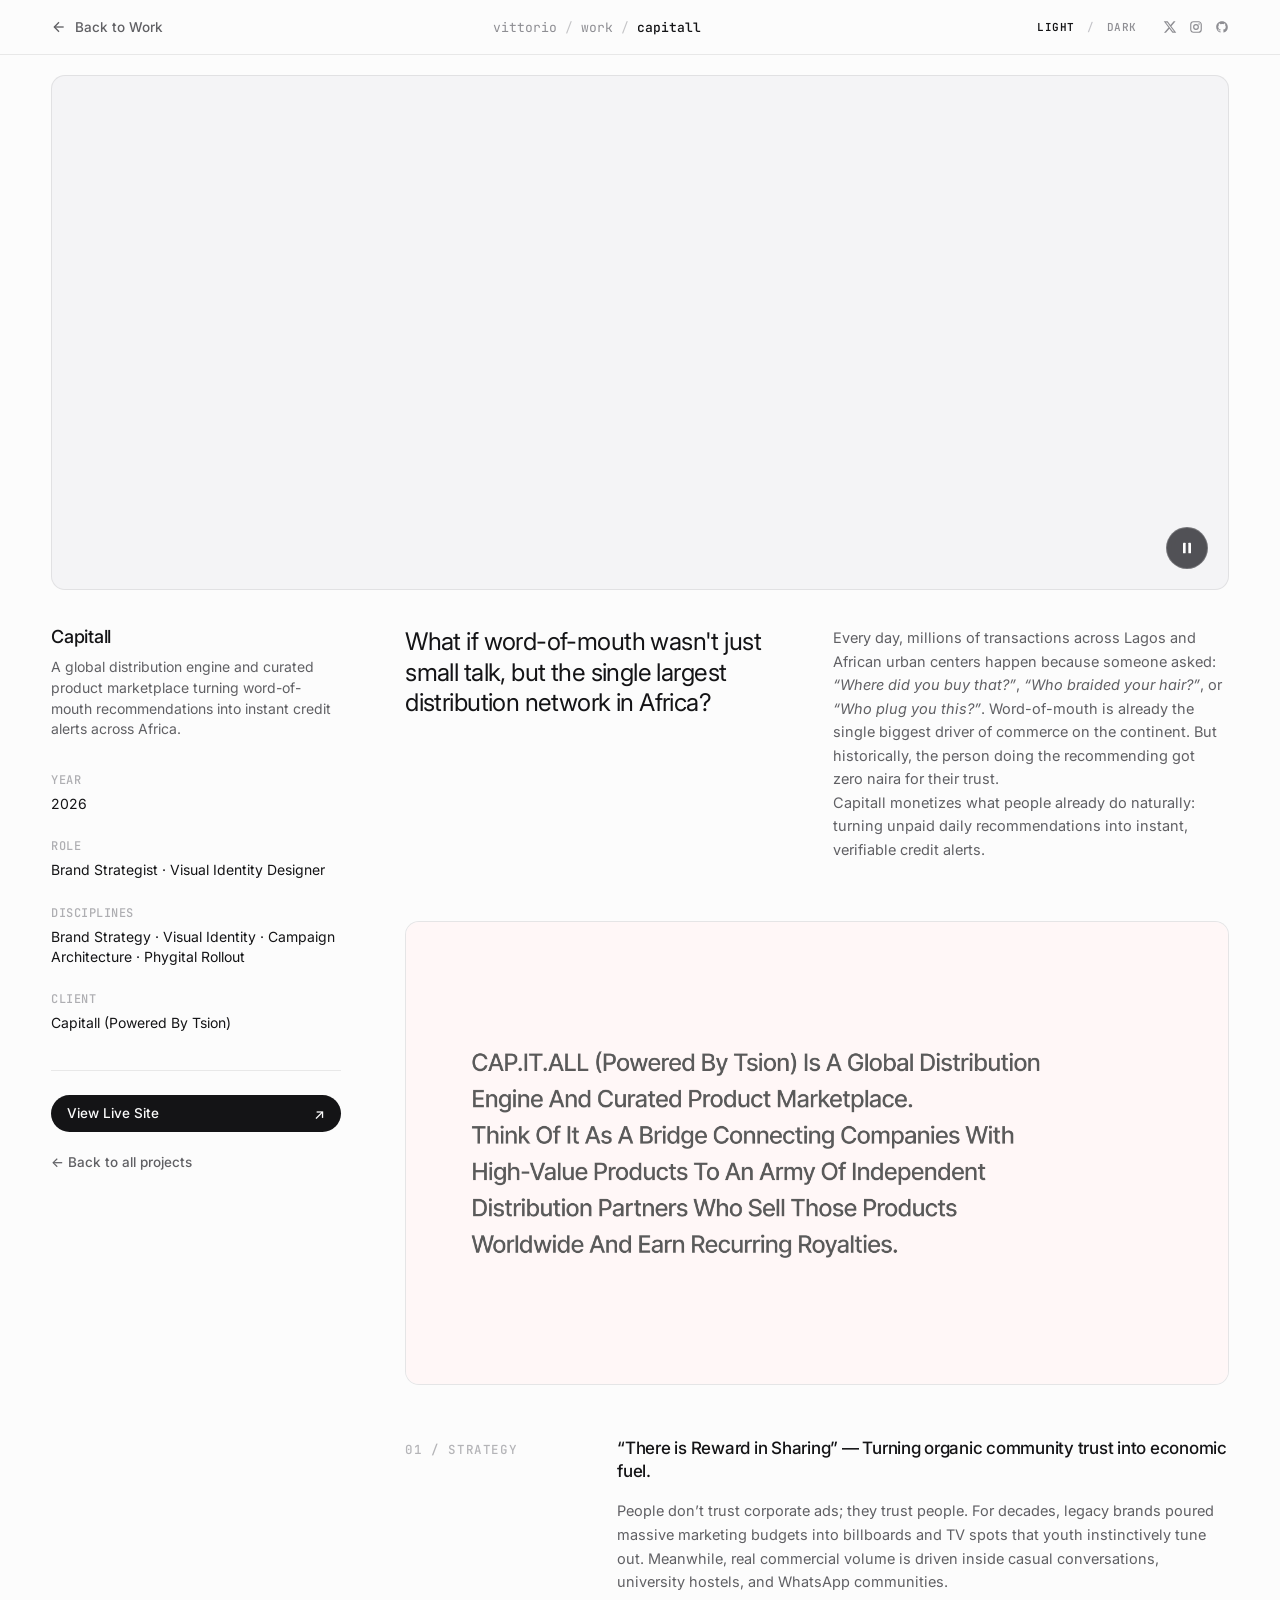
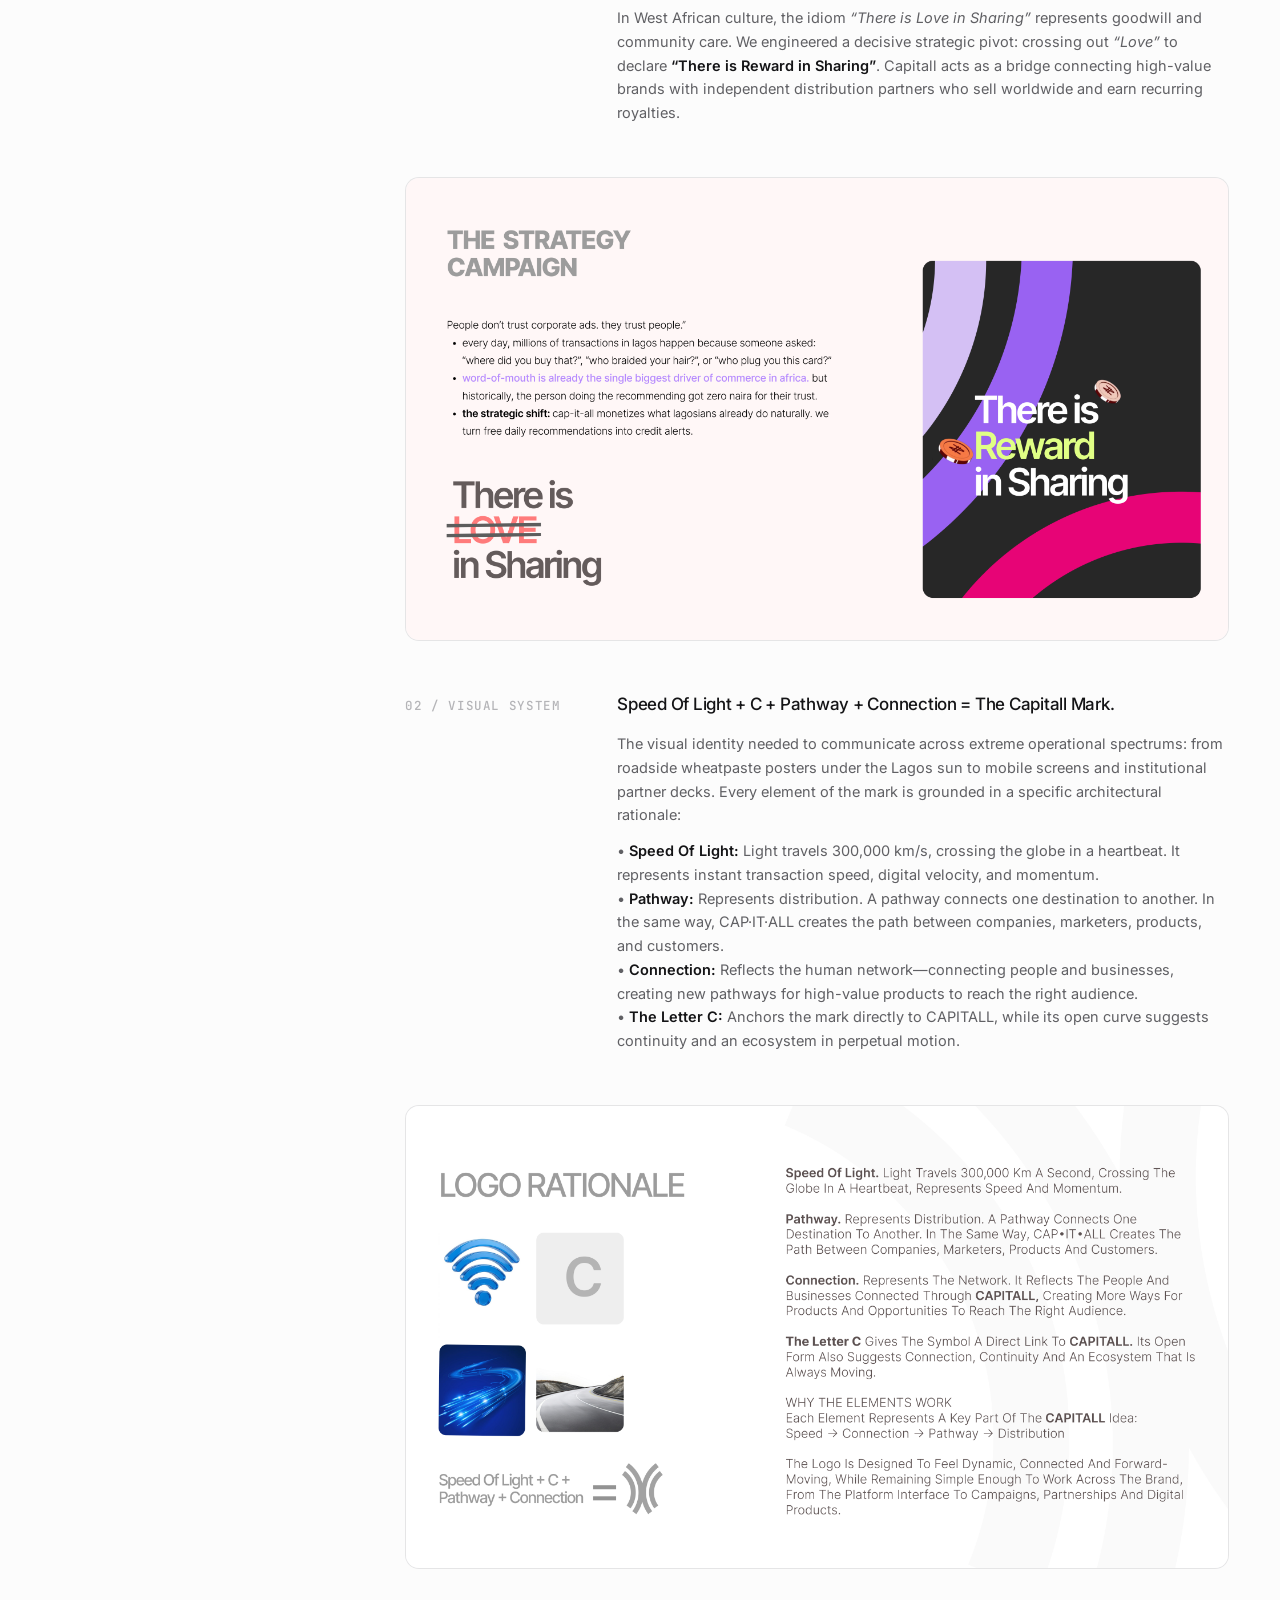
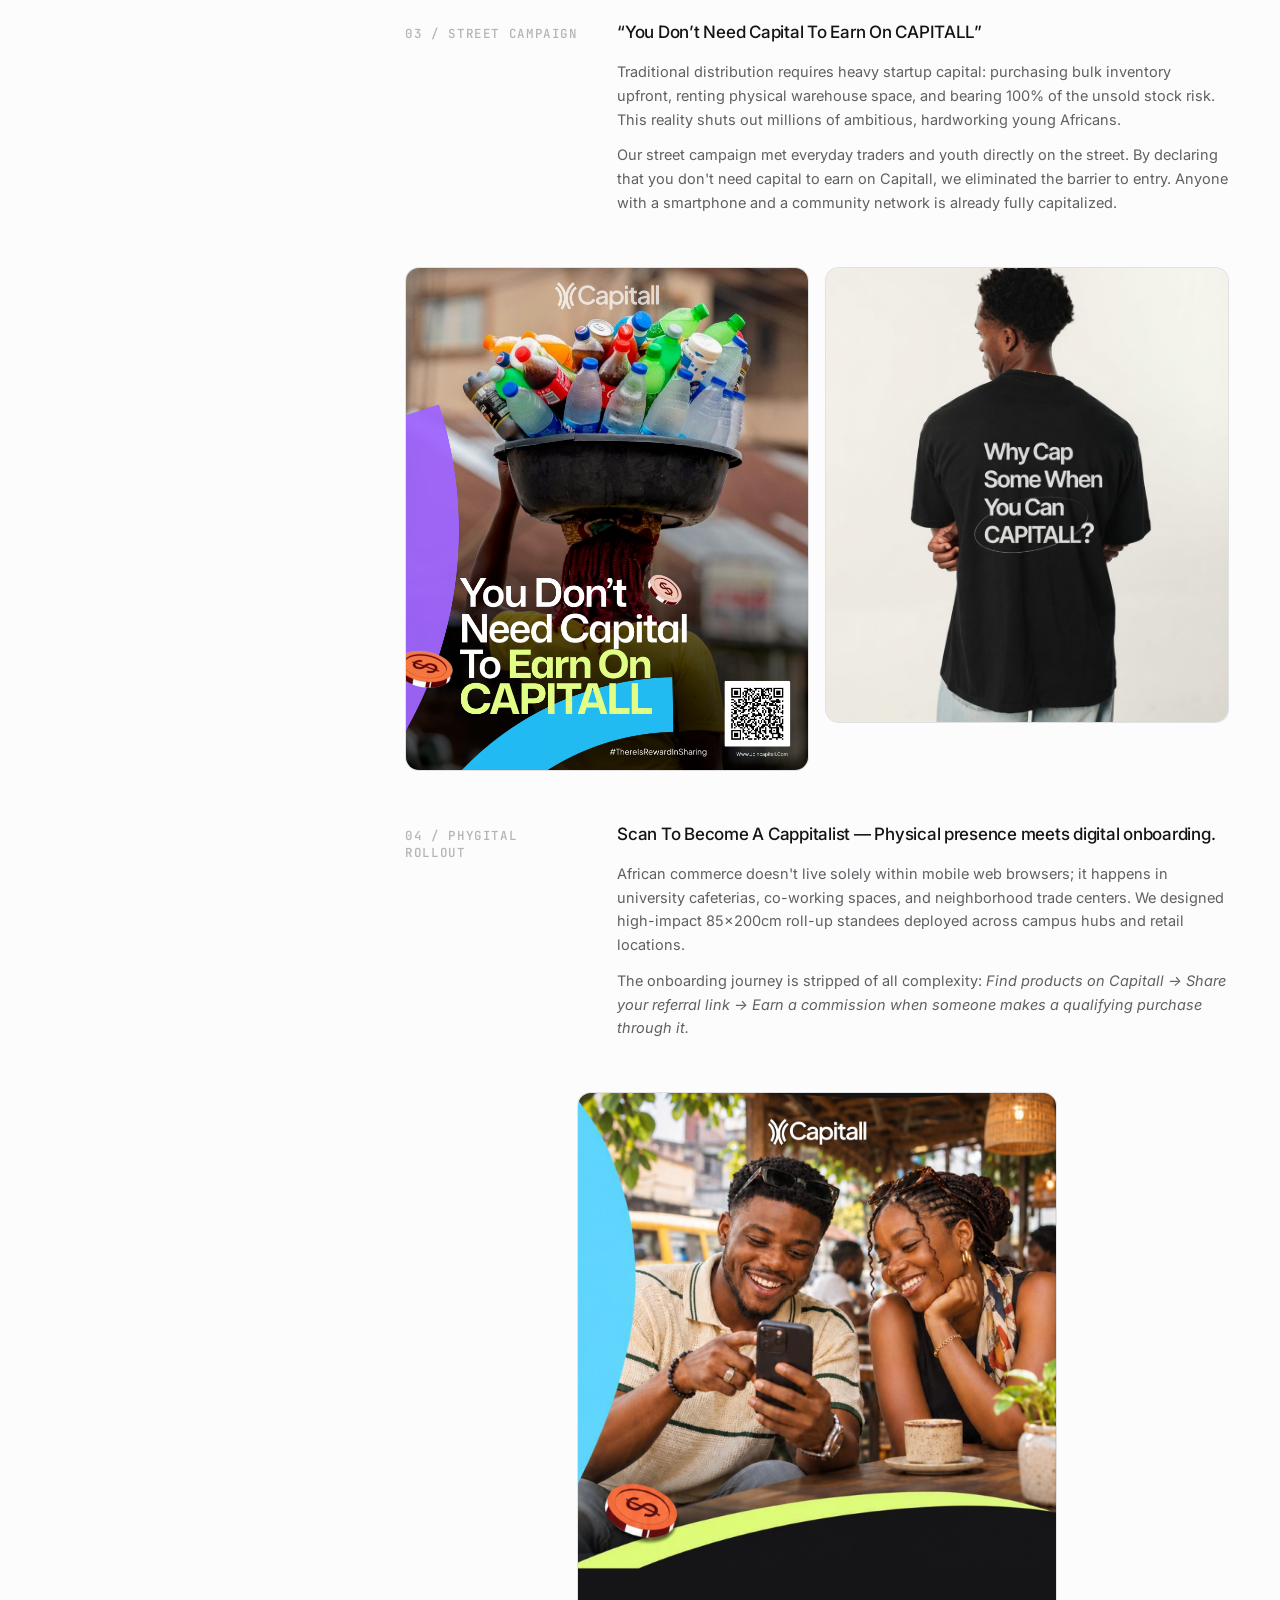
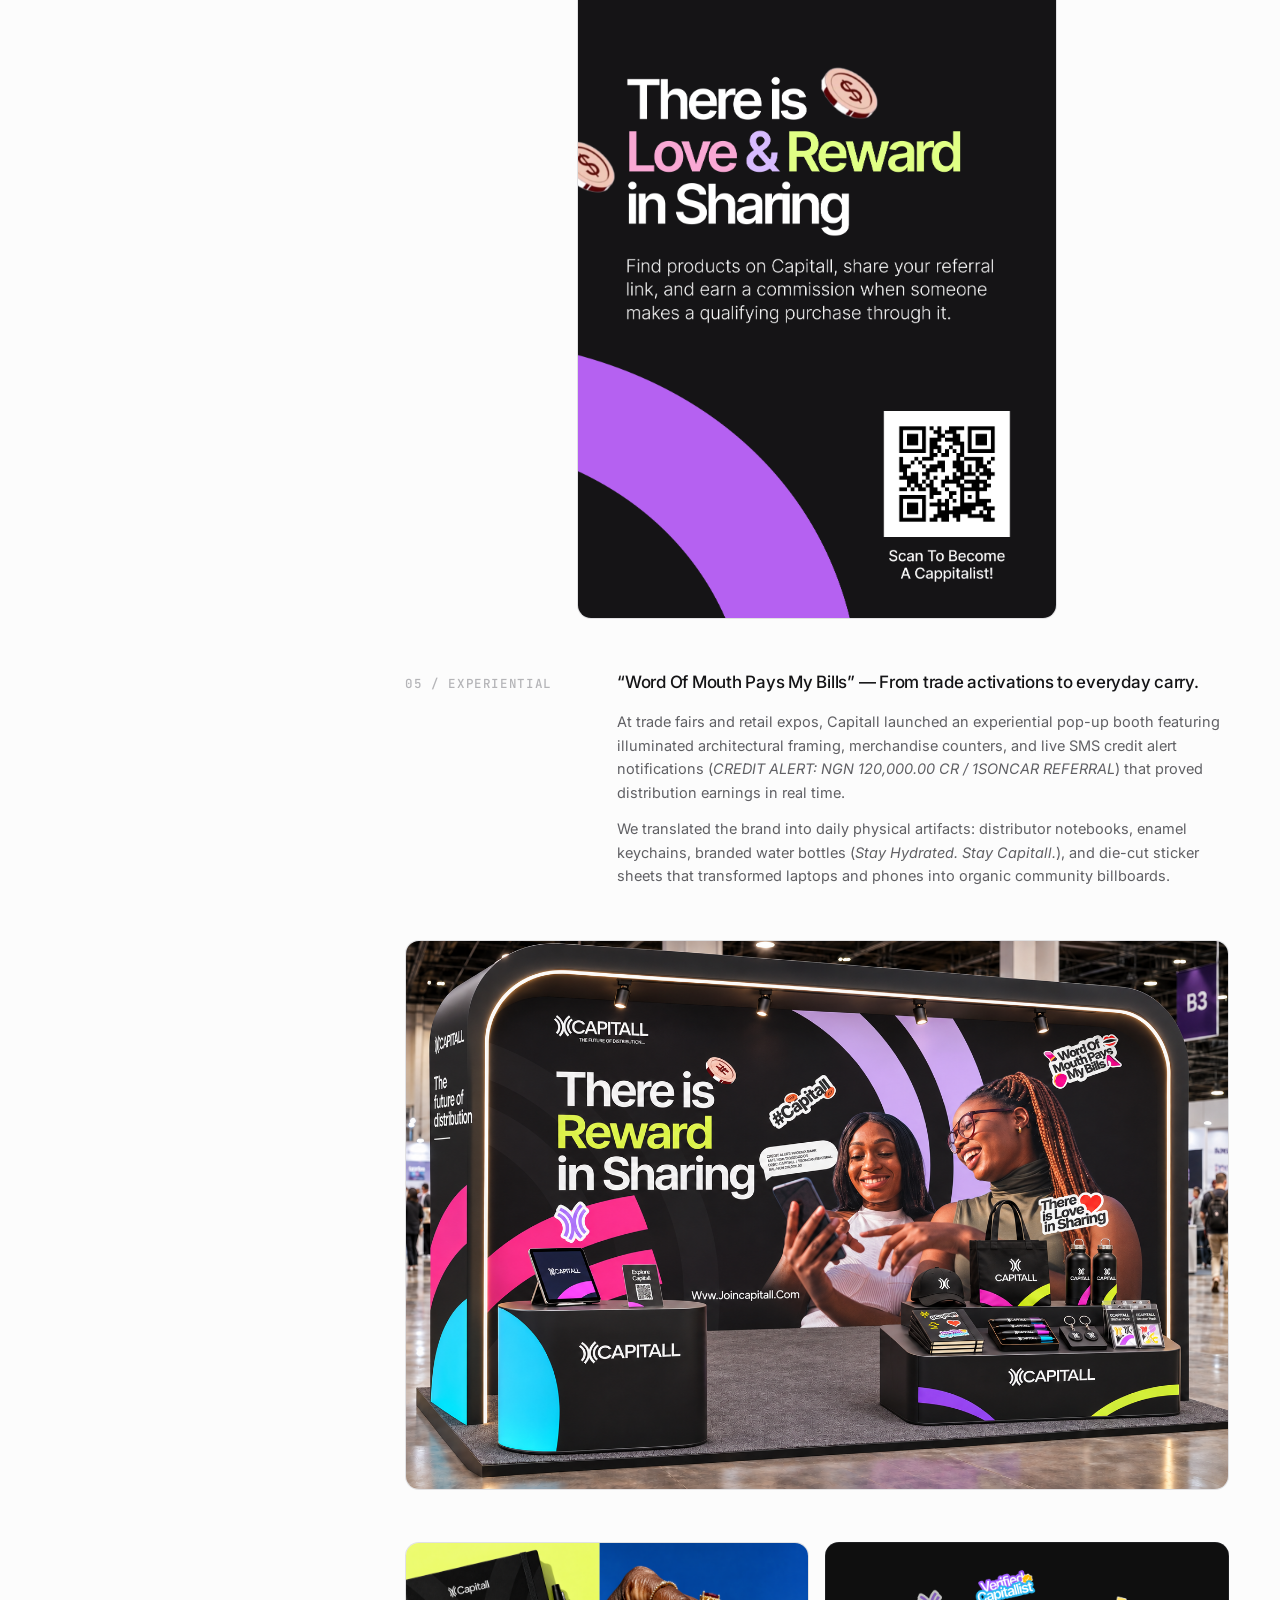
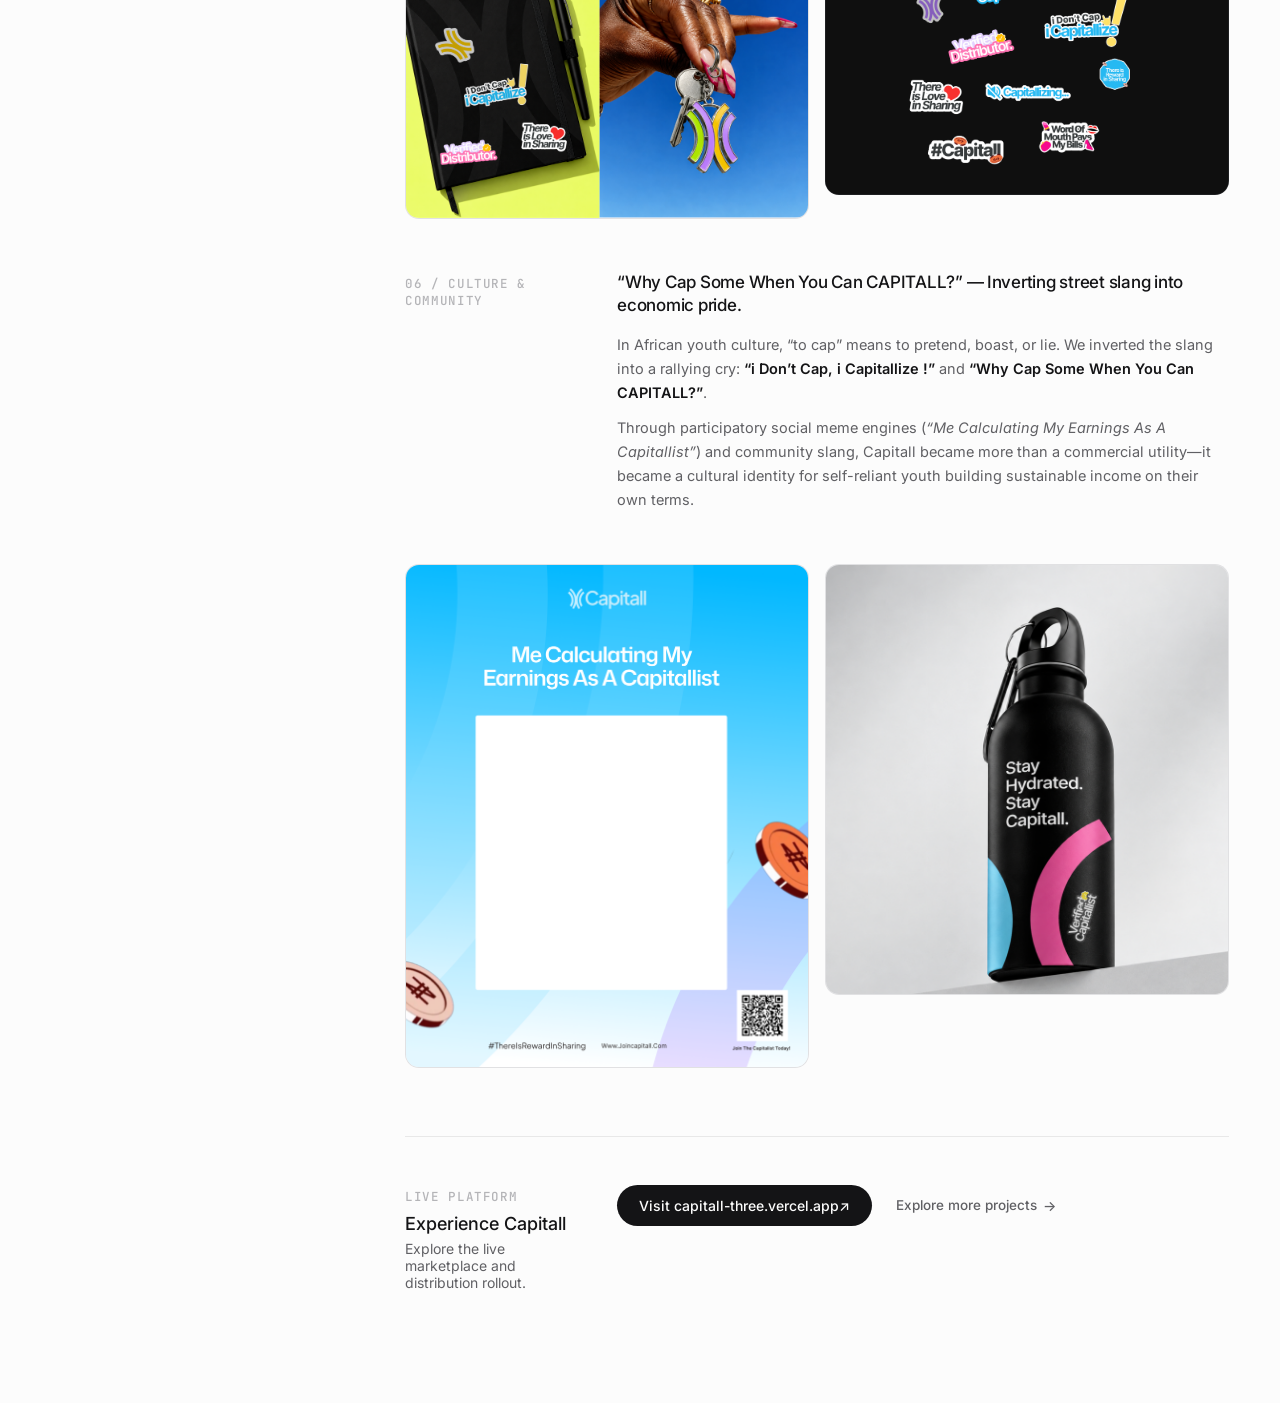
==== commit 6ccdf2ad: "fix(capitall): ground case study in real brand manifesto and fix graphic cropping" ====
--- a/capitall.html
+++ b/capitall.html
@@ -98,7 +98,7 @@
     <aside class="cs-summary" aria-label="Project Summary">
       <div class="cs-summary-header">
         <h1 class="cs-summary-title">Capitall</h1>
-        <p class="cs-summary-tagline">A phygital distribution network turning word-of-mouth recommendations into instant rewards across Africa.</p>
+        <p class="cs-summary-tagline">A global distribution engine and curated product marketplace turning word-of-mouth recommendations into instant credit alerts across Africa.</p>
       </div>
 
       <dl class="cs-meta-dl">
@@ -112,11 +112,11 @@
         </div>
         <div class="cs-meta-item">
           <dt>Disciplines</dt>
-          <dd>Brand Strategy · Visual Identity · Phygital Experience · Creative Direction</dd>
+          <dd>Brand Strategy · Visual Identity · Campaign Architecture · Phygital Rollout</dd>
         </div>
         <div class="cs-meta-item">
           <dt>Client</dt>
-          <dd>Capitall</dd>
+          <dd>Capitall (Powered By Tsion)</dd>
         </div>
       </dl>
 
@@ -136,100 +136,129 @@
 
       <!-- Case Intro Hook -->
       <header class="cs-intro">
-        <h2 class="cs-intro-heading">What if your money app felt a little less like banking, and a lot more like real life?</h2>
+        <h2 class="cs-intro-heading">What if word-of-mouth wasn't just small talk, but the single largest distribution network in Africa?</h2>
         <div class="cs-intro-text">
-          <p>Across emerging African markets, informal recommendations drive over 80% of retail transactions—yet the individuals driving that volume receive zero attribution. Capitall reimagines this grassroots dynamic by giving everyday people the tools to earn commissions through simple digital links and physical NFC cards.</p>
+          <p>Every day, millions of transactions across Lagos and African urban centers happen because someone asked: <em>“Where did you buy that?”</em>, <em>“Who braided your hair?”</em>, or <em>“Who plug you this?”</em>. Word-of-mouth is already the single biggest driver of commerce on the continent. But historically, the person doing the recommending got zero naira for their trust.</p>
+          <p>Capitall monetizes what people already do naturally: turning unpaid daily recommendations into instant, verifiable credit alerts.</p>
         </div>
       </header>
 
-      <!-- Section: The Challenge -->
-      <section class="cs-section" id="challenge">
-        <p class="cs-section-label">The Challenge</p>
-        <div class="cs-section-copy">
-          <h2 class="cs-section-heading">The dilemma wasn't lack of demand. It was the friction of traditional capital.</h2>
-          <p>Traditional distribution in Africa requires heavy startup capital: purchasing bulk inventory, renting warehouse or retail space, and bearing 100% of the unsold stock risk. This reality excludes millions of ambitious young people from participating in the retail value chain.</p>
-          <p>Meanwhile, consumer brands struggle with hyper-local awareness and last-mile consumer trust. The dilemma wasn't that people didn't want to sell or buy—it was that the economic bridge between brands and everyday distributors was broken.</p>
-        </div>
-      </section>
-
-      <!-- Media Pair 1: Strategy + Logo Rationale -->
+      <!-- Full-Width Slide: Platform Foundation Definition -->
+      <div class="cs-media cs-media--full cs-media--slide">
+        <img src="assets/projects/capitall/cap.png" alt="CAP.IT.ALL Brand Definition and Distribution Mission" loading="lazy">
+      </div>
+
+      <!-- Section 1: The Strategic Shift -->
+      <section class="cs-section" id="strategy">
+        <p class="cs-section-label">01 / Strategy</p>
+        <div class="cs-section-copy">
+          <h2 class="cs-section-heading">“There is Reward in Sharing” — Turning organic community trust into economic fuel.</h2>
+          <p>People don’t trust corporate ads; they trust people. For decades, legacy brands poured massive marketing budgets into billboards and TV spots that youth instinctively tune out. Meanwhile, real commercial volume is driven inside casual conversations, university hostels, and WhatsApp communities.</p>
+          <p>In West African culture, the idiom <em>“There is Love in Sharing”</em> represents goodwill and community care. We engineered a decisive strategic pivot: crossing out <em>“Love”</em> to declare <strong>“There is Reward in Sharing”</strong>. Capitall acts as a bridge connecting high-value brands with independent distribution partners who sell worldwide and earn recurring royalties.</p>
+        </div>
+      </section>
+
+      <!-- Media: Strategy Campaign Slide & Reward Poster -->
+      <div class="cs-media cs-media--full cs-media--slide">
+        <img src="assets/projects/capitall/rewards.png" alt="The Strategy Campaign Slide and There is Reward in Sharing Artwork" loading="lazy">
+      </div>
+
+      <!-- Section 2: Visual Identity & Geometry Rationale -->
+      <section class="cs-section" id="identity">
+        <p class="cs-section-label">02 / Visual System</p>
+        <div class="cs-section-copy">
+          <h2 class="cs-section-heading">Speed Of Light + C + Pathway + Connection = The Capitall Mark.</h2>
+          <p>The visual identity needed to communicate across extreme operational spectrums: from roadside wheatpaste posters under the Lagos sun to mobile screens and institutional partner decks. Every element of the mark is grounded in a specific architectural rationale:</p>
+          <p>• <strong>Speed Of Light:</strong> Light travels 300,000 km/s, crossing the globe in a heartbeat. It represents instant transaction speed, digital velocity, and momentum.<br>
+          • <strong>Pathway:</strong> Represents distribution. A pathway connects one destination to another. In the same way, CAP·IT·ALL creates the path between companies, marketers, products, and customers.<br>
+          • <strong>Connection:</strong> Reflects the human network—connecting people and businesses, creating new pathways for high-value products to reach the right audience.<br>
+          • <strong>The Letter C:</strong> Anchors the mark directly to CAPITALL, while its open curve suggests continuity and an ecosystem in perpetual motion.</p>
+        </div>
+      </section>
+
+      <!-- Media: Full Logo Rationale Slide -->
+      <div class="cs-media cs-media--full cs-media--slide">
+        <img src="assets/projects/capitall/rationale.png" alt="Capitall Logo Geometry Rationale Breakdown" loading="lazy">
+      </div>
+
+      <!-- Section 3: Grassroots Street Campaign -->
+      <section class="cs-section" id="grassroots">
+        <p class="cs-section-label">03 / Street Campaign</p>
+        <div class="cs-section-copy">
+          <h2 class="cs-section-heading">“You Don’t Need Capital To Earn On CAPITALL”</h2>
+          <p>Traditional distribution requires heavy startup capital: purchasing bulk inventory upfront, renting physical warehouse space, and bearing 100% of the unsold stock risk. This reality shuts out millions of ambitious, hardworking young Africans.</p>
+          <p>Our street campaign met everyday traders and youth directly on the street. By declaring that you don't need capital to earn on Capitall, we eliminated the barrier to entry. Anyone with a smartphone and a community network is already fully capitalized.</p>
+        </div>
+      </section>
+
+      <!-- Media Pair: Hawker Street Poster + Streetwear Staff Tee (Matched 4:5 Vertical Assets) -->
       <div class="cs-media-pair">
         <div class="cs-media cs-media--half">
-          <img src="assets/projects/capitall/strategy.png" alt="Capitall Strategy Framework" loading="lazy">
-        </div>
-        <div class="cs-media cs-media--half">
-          <img src="assets/projects/capitall/rationale.png" alt="Capitall Logo Geometry Rationale" loading="lazy">
-        </div>
-      </div>
-
-      <!-- Section: The Idea -->
-      <section class="cs-section" id="idea">
-        <p class="cs-section-label">The Idea</p>
-        <div class="cs-section-copy">
-          <h2 class="cs-section-heading">“There is Reward in Sharing” — Turning cultural habit into economic fuel.</h2>
-          <p>In West Africa, the idiom <em>“There is Love in Sharing”</em> is woven into everyday language. People recommend delicious meals, reliable mechanics, and great products freely. We elevated this instinct into an empowering commercial premise: <strong>There is Reward in Sharing</strong>.</p>
-          <p>By establishing <em>“You Don’t Need Capital To Earn On CAPITALL”</em>, we eliminated the psychological intimidation of starting a business. You don't need inventory or warehousing; your existing community and social capital are all the leverage you need.</p>
-        </div>
-      </section>
-
-      <!-- Full-Width Media: Mobile App Mockup -->
+          <img src="assets/projects/capitall/poster-hawker.png" alt="You Don't Need Capital To Earn On CAPITALL Street Poster" loading="lazy">
+        </div>
+        <div class="cs-media cs-media--half">
+          <img src="assets/projects/capitall/shirt.png" alt="Why Cap Some When You Can CAPITALL Staff Tee" loading="lazy">
+        </div>
+      </div>
+
+      <!-- Section 4: Phygital Distribution & Roll-up Standee -->
+      <section class="cs-section" id="phygital">
+        <p class="cs-section-label">04 / Phygital Rollout</p>
+        <div class="cs-section-copy">
+          <h2 class="cs-section-heading">Scan To Become A Cappitalist — Physical presence meets digital onboarding.</h2>
+          <p>African commerce doesn't live solely within mobile web browsers; it happens in university cafeterias, co-working spaces, and neighborhood trade centers. We designed high-impact 85×200cm roll-up standees deployed across campus hubs and retail locations.</p>
+          <p>The onboarding journey is stripped of all complexity: <em>Find products on Capitall → Share your referral link → Earn a commission when someone makes a qualifying purchase through it.</em></p>
+        </div>
+      </section>
+
+      <!-- Media: 85x200cm Standee Roll-up Banner (Uncropped Dedicated Showcase) -->
+      <div class="cs-media cs-media--banner">
+        <img src="assets/projects/capitall/rollup.png" alt="There is Love and Reward in Sharing 85x200cm Roll-up Standee Banner" loading="lazy">
+      </div>
+
+      <!-- Section 5: Experiential Pop-up & Cultural Collateral -->
+      <section class="cs-section" id="experiential">
+        <p class="cs-section-label">05 / Experiential</p>
+        <div class="cs-section-copy">
+          <h2 class="cs-section-heading">“Word Of Mouth Pays My Bills” — From trade activations to everyday carry.</h2>
+          <p>At trade fairs and retail expos, Capitall launched an experiential pop-up booth featuring illuminated architectural framing, merchandise counters, and live SMS credit alert notifications (<em>CREDIT ALERT: NGN 120,000.00 CR / 1SONCAR REFERRAL</em>) that proved distribution earnings in real time.</p>
+          <p>We translated the brand into daily physical artifacts: distributor notebooks, enamel keychains, branded water bottles (<em>Stay Hydrated. Stay Capitall.</em>), and die-cut sticker sheets that transformed laptops and phones into organic community billboards.</p>
+        </div>
+      </section>
+
+      <!-- Media: Experiential Pop-up Booth Full-Width -->
       <div class="cs-media cs-media--full">
-        <img src="assets/projects/capitall/mockup.png" alt="Capitall Mobile Platform Experience" loading="lazy">
-      </div>
-
-      <!-- Section: The Mechanism -->
-      <section class="cs-section" id="mechanism">
-        <p class="cs-section-label">The Engine</p>
-        <div class="cs-section-copy">
-          <h2 class="cs-section-heading">Phygital distribution: digital attribution meets physical street-level tap.</h2>
-          <p>African commerce doesn't happen strictly inside a mobile browser. It lives across markets, university hostels, campus cafeterias, and neighborhood corners. A purely digital platform would miss 70% of real-world interactions.</p>
-          <p>We designed an integrated phygital pipeline: Brands <strong>List</strong> products; Micro-distributors <strong>Join</strong> with zero upfront fees; they <strong>Share</strong> via personalized web links or by physically tapping NFC smart cards against customers' smartphones; the network <strong>Verifies</strong> the conversion; and commissions are instantly <strong>Rewarded</strong> to digital wallets.</p>
-        </div>
-      </section>
-
-      <!-- Media Pair 2: Hawker Poster + Pop-Up Booth -->
+        <img src="assets/projects/capitall/booth.png" alt="Capitall Experiential Trade Booth with Live Credit Alert" loading="lazy">
+      </div>
+
+      <!-- Media Pair: Notebook & Keychain Mockup + Die-Cut Sticker Sheet (Landscape Collages) -->
       <div class="cs-media-pair">
         <div class="cs-media cs-media--half">
-          <img src="assets/projects/capitall/poster-hawker.png" alt="I Hawked So You Can Tap Poster" loading="lazy">
-        </div>
-        <div class="cs-media cs-media--half">
-          <img src="assets/projects/capitall/booth.png" alt="Capitall Experiential Pop-up Booth" loading="lazy">
-        </div>
-      </div>
-
-      <!-- Section: Visual Identity -->
-      <section class="cs-section" id="identity">
-        <p class="cs-section-label">Visual Identity</p>
-        <div class="cs-section-copy">
-          <h2 class="cs-section-heading">Designed for the street, refined for institutional capital.</h2>
-          <p>The visual identity needed to communicate across extreme contexts: from roadside posters under the Lagos sun to investment presentations in London. We anchored the brand in electric lilac, luminous chalk white, and deep carbon black.</p>
-          <p>The mark fuses bidirectional exchange arrows with upward compounding velocity curves, representing the reciprocal growth between brands and their community distributors.</p>
-        </div>
-      </section>
-
-      <!-- Media Pair 3: Rollup Banner + Staff Merch -->
+          <img src="assets/projects/capitall/mockup.png" alt="Capitall Notebook with Verified Distributor Stickers and Enamel Keychain" loading="lazy">
+        </div>
+        <div class="cs-media cs-media--half cs-media--dark-backdrop">
+          <img src="assets/projects/capitall/stickers.png" alt="Capitall Die-Cut Sticker Pack on Black Background" loading="lazy">
+        </div>
+      </div>
+
+      <!-- Section 6: Culture, Community & Meme Engine -->
+      <section class="cs-section" id="culture">
+        <p class="cs-section-label">06 / Culture & Community</p>
+        <div class="cs-section-copy">
+          <h2 class="cs-section-heading">“Why Cap Some When You Can CAPITALL?” — Inverting street slang into economic pride.</h2>
+          <p>In African youth culture, “to cap” means to pretend, boast, or lie. We inverted the slang into a rallying cry: <strong>“i Don’t Cap, i Capitallize !”</strong> and <strong>“Why Cap Some When You Can CAPITALL?”</strong>.</p>
+          <p>Through participatory social meme engines (<em>“Me Calculating My Earnings As A Capitallist”</em>) and community slang, Capitall became more than a commercial utility—it became a cultural identity for self-reliant youth building sustainable income on their own terms.</p>
+        </div>
+      </section>
+
+      <!-- Media Pair: Viral Meme Template + Branded Hydration Bottle -->
       <div class="cs-media-pair">
         <div class="cs-media cs-media--half">
-          <img src="assets/projects/capitall/rollup.png" alt="Distributor 85x200cm Rollup Banner" loading="lazy">
-        </div>
-        <div class="cs-media cs-media--half">
-          <img src="assets/projects/capitall/shirt.png" alt="Capitall Streetwear Staff Tees" loading="lazy">
-        </div>
-      </div>
-
-      <!-- Media Pair 4: Water Bottle + Stickers -->
-      <div class="cs-media-pair">
-        <div class="cs-media cs-media--half">
-          <img src="assets/projects/capitall/bottle.png" alt="Capitall Branded Water Bottle" loading="lazy">
-        </div>
-        <div class="cs-media cs-media--half">
-          <img src="assets/projects/capitall/stickers.png" alt="Capitall Die-Cut Sticker Pack" loading="lazy">
-        </div>
-      </div>
-
-      <!-- Full-Width Media: Viral Meme Campaign -->
-      <div class="cs-media cs-media--full">
-        <img src="assets/projects/capitall/meme.png" alt="Capitall Cultural Meme Engine" loading="lazy">
+          <img src="assets/projects/capitall/meme.png" alt="Me Calculating My Earnings As A Capitallist Meme Template" loading="lazy">
+        </div>
+        <div class="cs-media cs-media--half">
+          <img src="assets/projects/capitall/bottle.png" alt="Stay Hydrated Stay Capitall Verified Capitallist Water Bottle" loading="lazy">
+        </div>
       </div>
 
       <!-- Case End / Live CTA -->
@@ -238,7 +267,7 @@
           <div class="cs-end-left">
             <span class="cs-section-label">Live Platform</span>
             <h2 class="cs-end-heading">Experience Capitall</h2>
-            <p class="cs-end-desc">Explore the live web application and platform rollout.</p>
+            <p class="cs-end-desc">Explore the live marketplace and distribution rollout.</p>
           </div>
           <div class="cs-end-right">
             <a href="https://capitall-three.vercel.app" target="_blank" rel="noopener noreferrer" class="cs-action-btn primary large">
--- a/style.css
+++ b/style.css
@@ -3204,27 +3204,55 @@
   display: grid;
   grid-template-columns: repeat(2, minmax(0, 1fr));
   gap: var(--cs-media-gap);
+  align-items: start;
 }
 
 .cs-media--half {
-  aspect-ratio: 4 / 3;
+  width: 100%;
 }
 
 .cs-media--half img {
-  width: 100%;
-  height: 100%;
-  object-fit: cover;
-  display: block;
-}
-
-.cs-media--full {
-  width: 100%;
-}
-
-.cs-media--full img {
   width: 100%;
   height: auto;
   display: block;
+}
+
+.cs-media--full {
+  width: 100%;
+}
+
+.cs-media--full img {
+  width: 100%;
+  height: auto;
+  display: block;
+}
+
+/* Dedicated Presentation Slide Styles */
+.cs-media--slide {
+  width: 100%;
+  background: #F8F8FA;
+}
+
+[data-theme="dark"] .cs-media--slide {
+  background: #111216;
+}
+
+/* Dedicated Rollup Standee Showcase */
+.cs-media--banner {
+  max-width: 480px;
+  margin: 0 auto;
+  width: 100%;
+}
+
+.cs-media--banner img {
+  width: 100%;
+  height: auto;
+  display: block;
+}
+
+.cs-media--dark-backdrop {
+  background: #0B0C0E !important;
+  border-color: rgba(255, 255, 255, 0.08);
 }
 
 /* Case End / Footer CTA */
